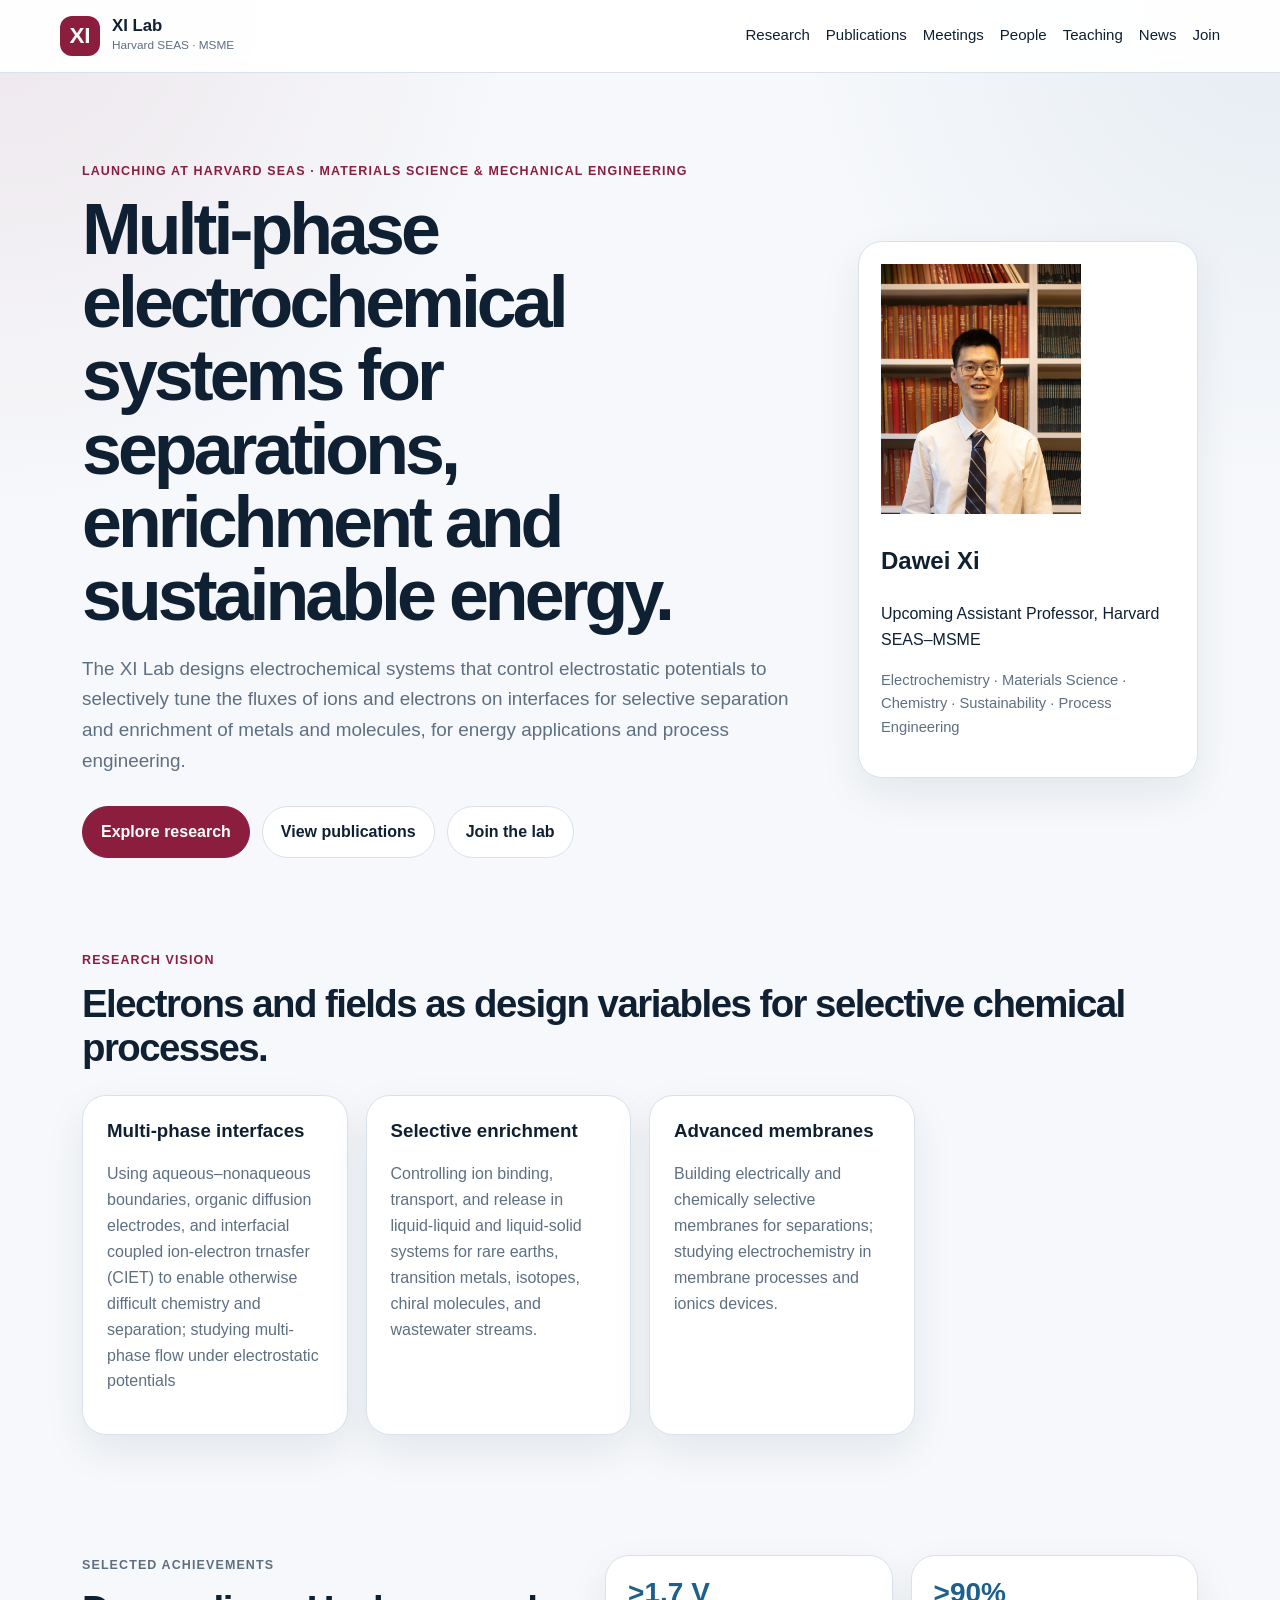
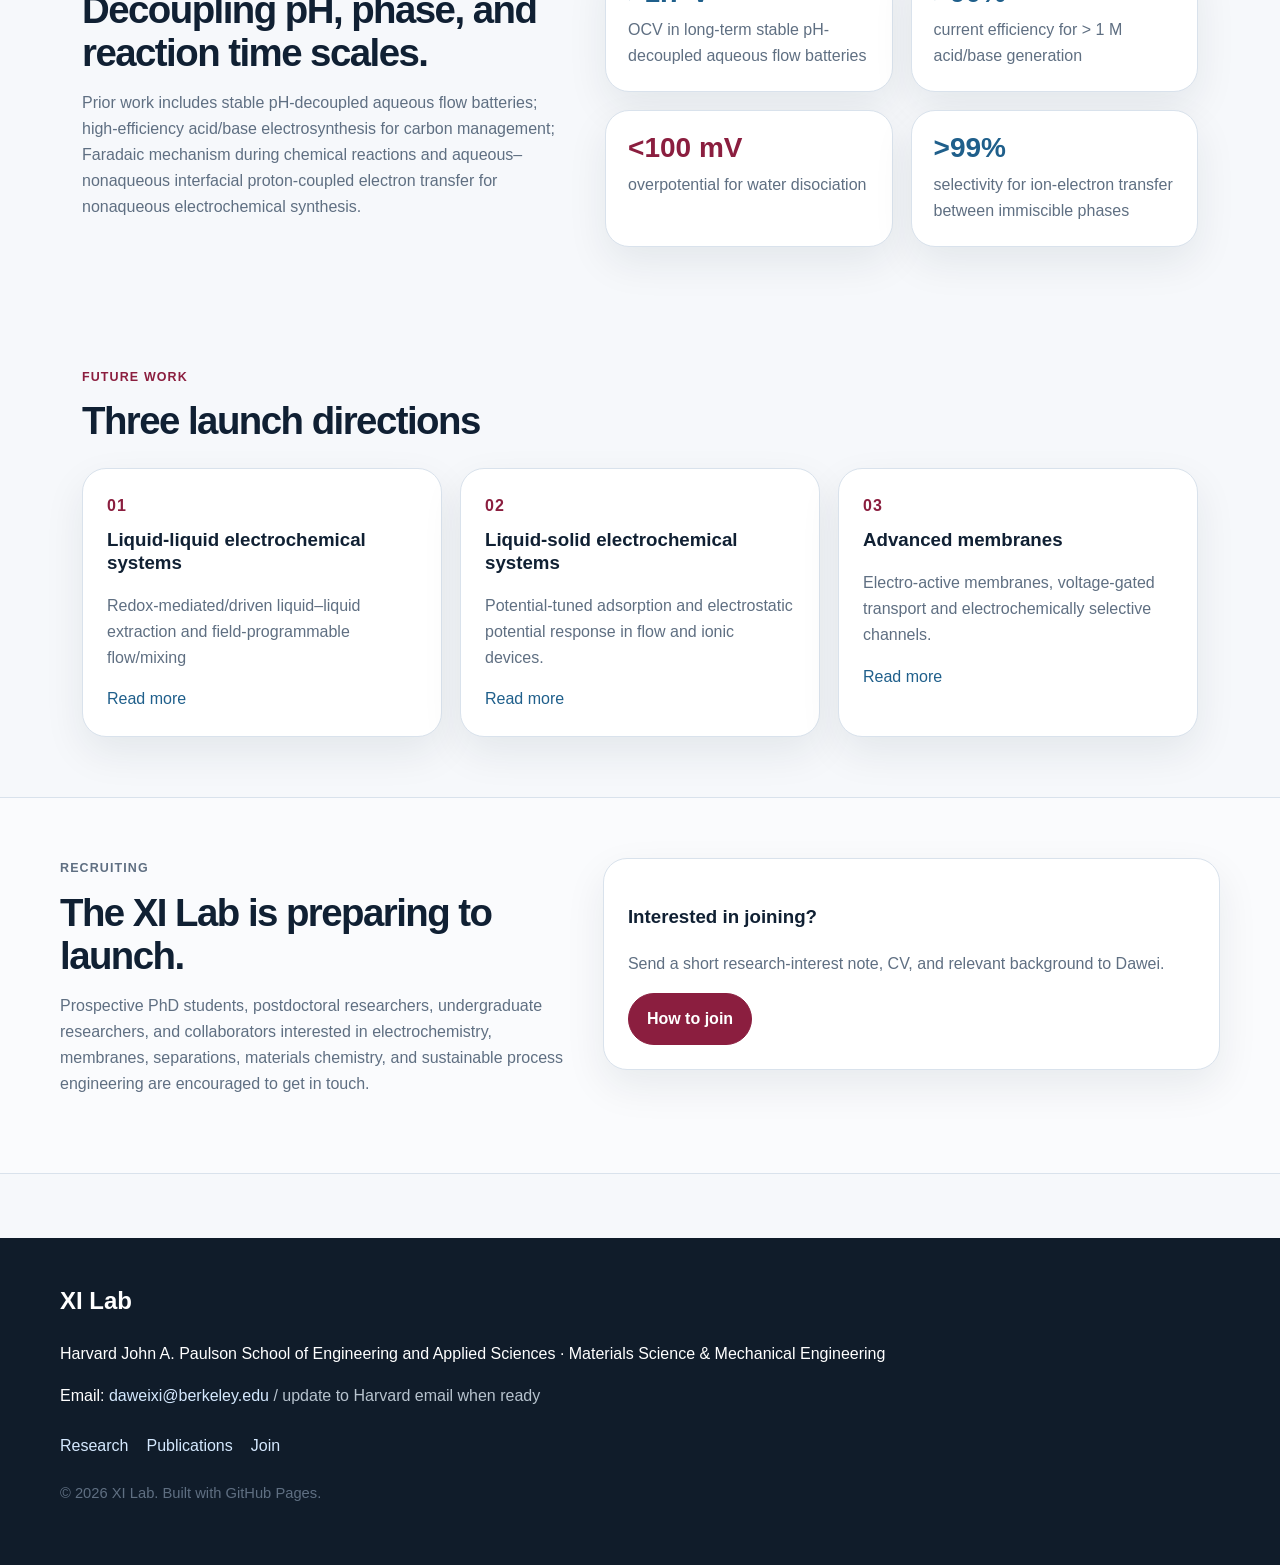
==== index.html @ a56d3534 "Update index.html" ====
<!DOCTYPE html>
<html lang="en">
<head>
  <meta charset="UTF-8" />
  <meta name="viewport" content="width=device-width, initial-scale=1.0" />
  <title>XI Lab | Harvard SEAS</title>
  <meta name="description" content="The XI Lab at Harvard SEAS develops multi-phase electrochemical systems for selective separation, enrichment and sustainable energy." />
  <link rel="stylesheet" href="styles.css" />
</head>
<body>
  <a class="skip-link" href="#main">Skip to content</a>

  <header class="site-header">
    <a class="brand" href="index.html">
      <span class="brand-mark">XI</span>
      <span>
        <strong>XI Lab</strong>
        <small>Harvard SEAS · MSME</small>
      </span>
    </a>
    <nav class="nav" aria-label="Main navigation">
      <a href="research.html">Research</a>
      <a href="publications.html">Publications</a>
      <a href="meetings.html">Meetings</a>
      <a href="people.html">People</a>
      <a href="teaching.html">Teaching</a>
      <a href="news.html">News</a>
      <a href="join.html">Join</a>
    </nav>
  </header>

  <main id="main">
    <section class="hero">
      <div class="hero-copy">
        <p class="eyebrow">Launching at Harvard SEAS · Materials Science & Mechanical Engineering</p>
        <h1>Multi-phase electrochemical systems for separations, enrichment and sustainable energy.</h1>
        <p class="lead">
          The XI Lab designs electrochemical systems that control electrostatic potentials to selectively tune the fluxes of ions and electrons on interfaces for selective separation and enrichment of metals and molecules, for energy applications and process engineering.
        </p>
        <div class="button-row">
          <a class="button primary" href="research.html">Explore research</a>
          <a class="button secondary" href="publications.html">View publications</a>
          <a class="button secondary" href="join.html">Join the lab</a>
        </div>
      </div>

      <aside class="hero-panel">
        <div class="portrait-frame">
          <img src="assets/image/people/daweixiportrait.jpg" alt="Dawei Xi" width="200" height="250">
        </div>
        <h2>Dawei Xi</h2>
        <p>Upcoming Assistant Professor, Harvard SEAS–MSME</p>
        <p class="small">Electrochemistry · Materials Science · Chemistry · Sustainability · Process Engineering</p>
      </aside>
    </section>

    <section class="section compact">
      <div class="section-heading">
        <p class="eyebrow">Research vision</p>
        <h2>Electrons and fields as design variables for selective chemical processes.</h2>
      </div>
      <div class="feature-grid">
        <article class="feature">
          <h3>Multi-phase interfaces</h3>
          <p>Using aqueous–nonaqueous boundaries, organic diffusion electrodes, and interfacial coupled ion-electron trnasfer (CIET) to enable otherwise difficult chemistry and separation; studying multi-phase flow under electrostatic potentials</p>
        </article>
        <article class="feature">
          <h3>Selective enrichment</h3>
          <p>Controlling ion binding, transport, and release in liquid-liquid and liquid-solid systems for rare earths, transition metals, isotopes, chiral molecules, and wastewater streams.</p>
        </article>
        <article class="feature">
          <h3>Advanced membranes</h3>
          <p>Building electrically and chemically selective membranes for separations; studying electrochemistry in membrane processes and ionics devices.</p>
        </article>
      </div>
    </section>

    <section class="section split">
      <div>
        <p class="eyebrow">Selected achievements</p>
        <h2>Decoupling pH, phase, and reaction time scales.</h2>
        <p>
          Prior work includes stable pH-decoupled aqueous flow batteries;
          high-efficiency acid/base electrosynthesis for carbon management; Faradaic mechanism during chemical reactions and
          aqueous–nonaqueous interfacial proton-coupled electron transfer for nonaqueous electrochemical synthesis.
        </p>
      </div>
      <div class="stat-grid">
        <div class="stat"><strong><a href="https://www.nature.com/articles/s41560-024-01474-1">&gt;1.7 V</a></strong><span>OCV in long-term stable pH-decoupled aqueous flow batteries</span></div>
        <div class="stat"><strong><a href="https://pubs.rsc.org/en/content/articlehtml/2025/ee/d4ee05109b">&gt;90%</a></strong><span>current efficiency for > 1 M acid/base generation</span></div>
        <div class="stat"><strong>&lt;100 mV</strong><span>overpotential for water disociation</span></div>
        <div class="stat"><strong><a href="https://www.nature.com/articles/s41557-025-01940-7">&gt;99%</a></strong><span>selectivity for ion-electron transfer between immiscible phases</span></div>
      </div>
    </section>

    <section class="section">
      <div class="section-heading">
        <p class="eyebrow">Future work</p>
        <h2>Three launch directions</h2>
      </div>
      <div class="research-cards">
        <article class="research-card">
          <div class="card-number">01</div>
          <h3>Liquid-liquid electrochemical systems</h3>
          <p>Redox-mediated/driven liquid–liquid extraction and field-programmable flow/mixing</p>
          <a href="research.html#liquid">Read more</a>
        </article>
        <article class="research-card">
          <div class="card-number">02</div>
          <h3>Liquid-solid electrochemical systems</h3>
          <p>Potential-tuned adsorption and electrostatic potential response in flow and ionic devices.</p>
          <a href="research.html#solid">Read more</a>
        </article>
        <article class="research-card">
          <div class="card-number">03</div>
          <h3>Advanced membranes</h3>
          <p>Electro-active membranes, voltage-gated transport and electrochemically selective channels.</p>
          <a href="research.html#membranes">Read more</a>
        </article>
      </div>
    </section>

    <section class="section split alt">
      <div>
        <p class="eyebrow">Recruiting</p>
        <h2>The XI Lab is preparing to launch.</h2>
        <p>
          Prospective PhD students, postdoctoral researchers, undergraduate researchers,
          and collaborators interested in electrochemistry, membranes, separations,
          materials chemistry, and sustainable process engineering are encouraged to get in touch.
        </p>
      </div>
      <div class="callout">
        <h3>Interested in joining?</h3>
        <p>Send a short research-interest note, CV, and relevant background to Dawei.</p>
        <a class="button primary" href="join.html">How to join</a>
      </div>
    </section>
  </main>

  <footer class="footer">
    <div>
      <h2>XI Lab</h2>
      <p>Harvard John A. Paulson School of Engineering and Applied Sciences · Materials Science & Mechanical Engineering</p>
      <p>Email: <a href="mailto:daweixi@berkeley.edu">daweixi@berkeley.edu</a> <span class="muted">/ update to Harvard email when ready</span></p>
    </div>
    <div class="footer-links">
      <a href="research.html">Research</a>
      <a href="publications.html">Publications</a>
      <a href="join.html">Join</a>
    </div>
    <p class="small">© <span id="year"></span> XI Lab. Built with GitHub Pages.</p>
  </footer>

  <script>document.getElementById("year").textContent = new Date().getFullYear();</script>
</body>
</html>
---- styles.css ----
:root {
  --ink: #102033;
  --muted: #5f6f82;
  --bg: #f6f8fb;
  --card: #ffffff;
  --line: #d9e2ec;
  --accent: #8b1e3f;
  --accent-2: #1f5f8b;
  --soft: #f2e8ec;
  --soft-blue: #e8f1f7;
  --max: 1160px;
  --radius: 24px;
  --shadow: 0 16px 40px rgba(16, 32, 51, 0.08);
}

* { box-sizing: border-box; }

html { scroll-behavior: smooth; }

body {
  margin: 0;
  font-family: Arial, Helvetica, sans-serif;
  color: var(--ink);
  background:
    radial-gradient(circle at top left, rgba(139, 30, 63, 0.08), transparent 32rem),
    radial-gradient(circle at top right, rgba(31, 95, 139, 0.08), transparent 30rem),
    var(--bg);
  line-height: 1.62;
}

a { color: var(--accent-2); text-decoration: none; }
a:hover { text-decoration: underline; }

.skip-link {
  position: absolute;
  left: -999px;
  top: 0;
  background: white;
  padding: 8px;
}
.skip-link:focus { left: 8px; z-index: 100; }

.site-header {
  position: sticky;
  top: 0;
  z-index: 20;
  display: flex;
  align-items: center;
  justify-content: space-between;
  gap: 24px;
  padding: 16px max(22px, calc((100vw - var(--max)) / 2));
  background: rgba(255, 255, 255, 0.94);
  backdrop-filter: blur(10px);
  border-bottom: 1px solid var(--line);
}

.brand {
  display: flex;
  align-items: center;
  gap: 12px;
  color: var(--ink);
  min-width: max-content;
}

.brand:hover { text-decoration: none; }

.brand-mark {
  display: grid;
  place-items: center;
  width: 40px;
  height: 40px;
  border-radius: 12px;
  background: var(--accent);
  color: white;
  font-size: 1.4rem;
  font-weight: 700;
}

.brand strong {
  display: block;
  line-height: 1.1;
  font-size: 1.05rem;
}

.brand small {
  display: block;
  color: var(--muted);
  font-size: 0.74rem;
}

.nav {
  display: flex;
  flex-wrap: wrap;
  justify-content: flex-end;
  gap: 16px;
  font-size: 0.94rem;
}

.nav a {
  color: var(--ink);
  padding: 4px 0;
  border-bottom: 2px solid transparent;
}
.nav a.active,
.nav a:hover {
  color: var(--accent);
  border-bottom-color: var(--accent);
  text-decoration: none;
}

.hero {
  max-width: var(--max);
  margin: 0 auto;
  padding: 88px 22px 58px;
  display: grid;
  grid-template-columns: minmax(0, 1.5fr) 340px;
  gap: 48px;
  align-items: center;
}

.hero-copy h1,
.page-hero h1 {
  font-size: clamp(2.4rem, 5.6vw, 4.8rem);
  letter-spacing: -0.055em;
  line-height: 1.02;
  margin: 0 0 22px;
}

.page-hero h1 { max-width: 960px; }

.lead {
  color: var(--muted);
  font-size: 1.18rem;
  max-width: 820px;
}

.eyebrow {
  margin: 0 0 12px;
  color: var(--accent);
  font-weight: 800;
  text-transform: uppercase;
  letter-spacing: 0.09em;
  font-size: 0.78rem;
}

.button-row {
  display: flex;
  flex-wrap: wrap;
  gap: 12px;
  margin-top: 30px;
}

.button {
  display: inline-block;
  padding: 12px 18px;
  border-radius: 999px;
  font-weight: 800;
  border: 1px solid var(--line);
}

.button.primary {
  background: var(--accent);
  color: white;
  border-color: var(--accent);
}

.button.secondary {
  background: white;
  color: var(--ink);
}

.button:hover { text-decoration: none; transform: translateY(-1px); }

.hero-panel,
.feature,
.research-card,
.publication,
.person-card,
.diagram-card,
.callout,
.stat {
  background: var(--card);
  border: 1px solid var(--line);
  border-radius: var(--radius);
  box-shadow: var(--shadow);
}

.hero-panel {
  padding: 22px;
}

.portrait-placeholder,
.person-photo,
.toc-placeholder {
  display: grid;
  place-items: center;
  text-align: center;
  color: var(--muted);
  background:
    linear-gradient(135deg, var(--soft), var(--soft-blue));
  border: 1px dashed #9fb2c4;
}

.portrait-placeholder {
  aspect-ratio: 4 / 5;
  border-radius: 18px;
  margin-bottom: 20px;
}

.portrait-placeholder span,
.toc-file {
  font-size: 0.82rem;
  color: #74879a;
}

.small { font-size: 0.92rem; color: var(--muted); }
.muted { color: #b7c3ce; }

.section {
  max-width: var(--max);
  margin: 0 auto;
  padding: 60px 22px;
}

.section.compact { padding-top: 34px; }

.section.alt {
  background: rgba(255,255,255,0.52);
  border-top: 1px solid var(--line);
  border-bottom: 1px solid var(--line);
  max-width: none;
  padding-left: max(22px, calc((100vw - var(--max)) / 2));
  padding-right: max(22px, calc((100vw - var(--max)) / 2));
}

.section-heading {
  margin-bottom: 26px;
}

.section-heading h2,
.split h2,
.research-detail h2 {
  font-size: clamp(1.8rem, 3vw, 2.7rem);
  letter-spacing: -0.04em;
  line-height: 1.13;
  margin: 0 0 14px;
}

.feature-grid,
.research-cards,
.people-grid,
.stat-grid {
  display: grid;
  gap: 18px;
}

.feature-grid {
  grid-template-columns: repeat(4, 1fr);
}

.feature,
.research-card,
.person-card,
.callout,
.diagram-card {
  padding: 24px;
}

.feature h3,
.research-card h3,
.publication h3,
.news-item h2,
.person-card h2 {
  line-height: 1.2;
  margin-top: 0;
}

.feature p,
.research-card p,
.publication p,
.person-card p,
.news-item p,
.split p,
.wide-text,
.clean-list {
  color: var(--muted);
}

.split {
  display: grid;
  grid-template-columns: 0.9fr 1.1fr;
  gap: 38px;
  align-items: start;
}

.stat-grid {
  grid-template-columns: repeat(2, 1fr);
}

.stat {
  padding: 22px;
}

.stat strong {
  display: block;
  color: var(--accent);
  font-size: 1.75rem;
  line-height: 1.1;
  margin-bottom: 8px;
}

.stat span {
  color: var(--muted);
}

.research-cards {
  grid-template-columns: repeat(3, 1fr);
}

.card-number,
.research-label {
  display: inline-block;
  color: var(--accent);
  font-weight: 900;
  letter-spacing: 0.07em;
  margin-bottom: 10px;
}

.page {
  min-height: 72vh;
}

.page-hero {
  max-width: var(--max);
  margin: 0 auto;
  padding: 70px 22px 24px;
}

.research-detail {
  border-top: 1px solid var(--line);
}

.clean-list {
  padding-left: 20px;
}

.clean-list.columns {
  columns: 2;
  column-gap: 48px;
}

.diagram-card {
  background: linear-gradient(135deg, white, #f8fbfd);
}

.mini-diagram {
  display: grid;
  grid-template-columns: repeat(2, 1fr);
  gap: 12px;
}

.mini-diagram span {
  min-height: 84px;
  display: grid;
  place-items: center;
  background: var(--soft-blue);
  border: 1px solid var(--line);
  border-radius: 18px;
  font-weight: 800;
}

.caption {
  color: var(--muted);
  font-size: 0.9rem;
}

.publication-list {
  display: grid;
  gap: 18px;
}

.publication {
  display: grid;
  grid-template-columns: 230px minmax(0, 1fr);
  gap: 24px;
  padding: 20px;
}

.toc-placeholder {
  min-height: 160px;
  border-radius: 18px;
  padding: 16px;
}

.toc-label {
  font-weight: 800;
  color: var(--accent);
}

.pub-meta {
  margin: 0 0 8px;
  font-weight: 800;
  font-size: 0.88rem;
  color: var(--accent-2);
}

.authors {
  margin-top: -6px;
  font-size: 0.96rem;
}

.pub-links {
  display: flex;
  flex-wrap: wrap;
  gap: 14px;
  font-weight: 800;
}

.table-wrap {
  overflow-x: auto;
  background: white;
  border: 1px solid var(--line);
  border-radius: var(--radius);
  box-shadow: var(--shadow);
}

.talk-table {
  width: 100%;
  border-collapse: collapse;
  min-width: 760px;
}

.talk-table th,
.talk-table td {
  padding: 14px 16px;
  text-align: left;
  vertical-align: top;
  border-bottom: 1px solid var(--line);
}

.talk-table th {
  background: #f0f4f7;
  color: var(--ink);
}

.people-grid {
  grid-template-columns: 1fr 1fr;
}

.person-photo {
  height: 220px;
  border-radius: 18px;
  margin-bottom: 20px;
}

.role {
  color: var(--accent);
  font-weight: 800;
}

.muted-card {
  background: linear-gradient(135deg, white, #f7fbfd);
}

.news-list {
  display: grid;
  gap: 18px;
}

.news-item {
  display: grid;
  grid-template-columns: 120px 1fr;
  gap: 22px;
  padding: 24px;
  background: white;
  border: 1px solid var(--line);
  border-radius: var(--radius);
  box-shadow: var(--shadow);
}

.news-item time {
  color: var(--accent);
  font-weight: 900;
  font-size: 1.1rem;
}

.callout.wide {
  max-width: 840px;
}

.footer {
  margin-top: 64px;
  padding: 44px max(22px, calc((100vw - var(--max)) / 2));
  background: #101c2a;
  color: white;
}

.footer h2 { margin-top: 0; }
.footer a { color: #d5e9ff; }
.footer-links {
  display: flex;
  flex-wrap: wrap;
  gap: 18px;
  margin: 24px 0;
}
.small-footer { margin-top: 30px; }

@media (max-width: 980px) {
  .hero,
  .split {
    grid-template-columns: 1fr;
  }
  .hero {
    padding-top: 54px;
  }
  .hero-panel {
    max-width: 420px;
  }
  .feature-grid,
  .research-cards {
    grid-template-columns: repeat(2, 1fr);
  }
  .publication {
    grid-template-columns: 1fr;
  }
  .toc-placeholder {
    min-height: 210px;
  }
}

@media (max-width: 680px) {
  .site-header {
    position: static;
    align-items: flex-start;
    flex-direction: column;
  }
  .nav {
    justify-content: flex-start;
    gap: 12px;
  }
  .feature-grid,
  .research-cards,
  .people-grid,
  .stat-grid {
    grid-template-columns: 1fr;
  }
  .news-item {
    grid-template-columns: 1fr;
  }
  .clean-list.columns {
    columns: 1;
  }
}
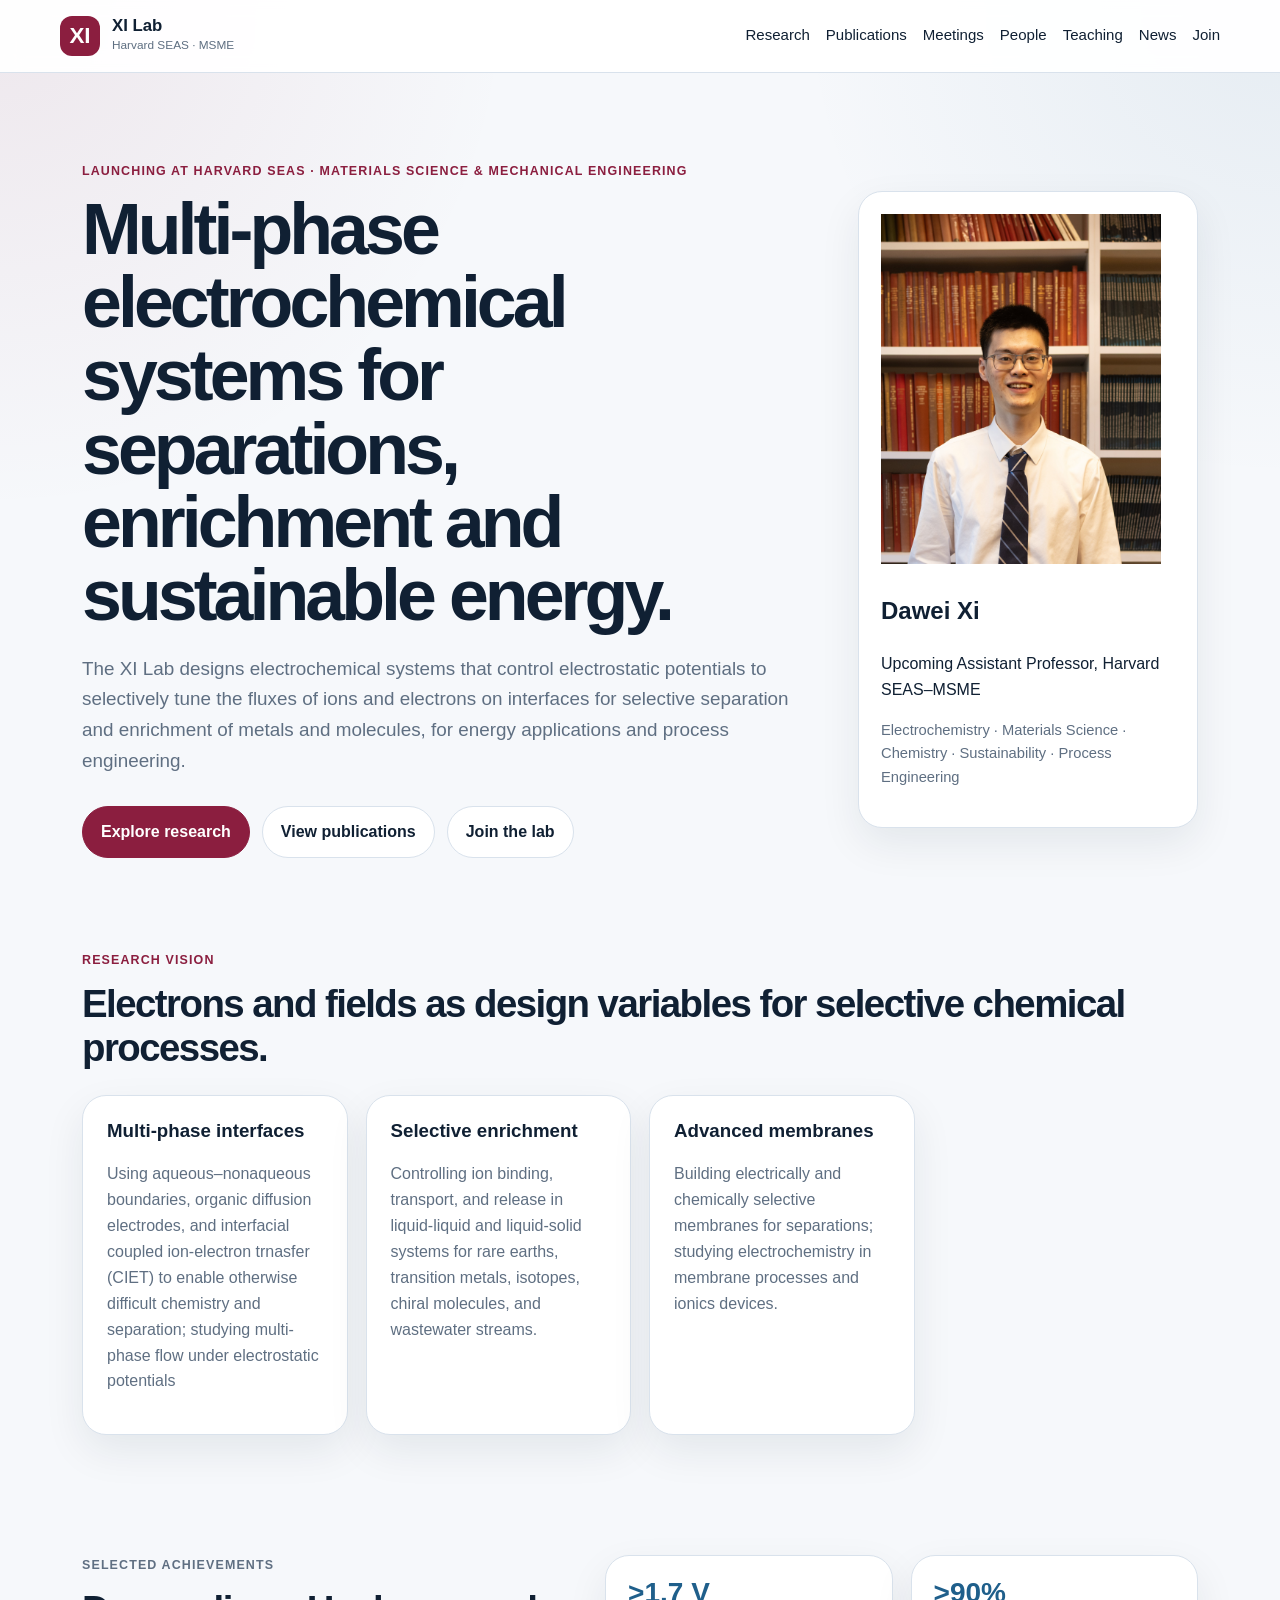
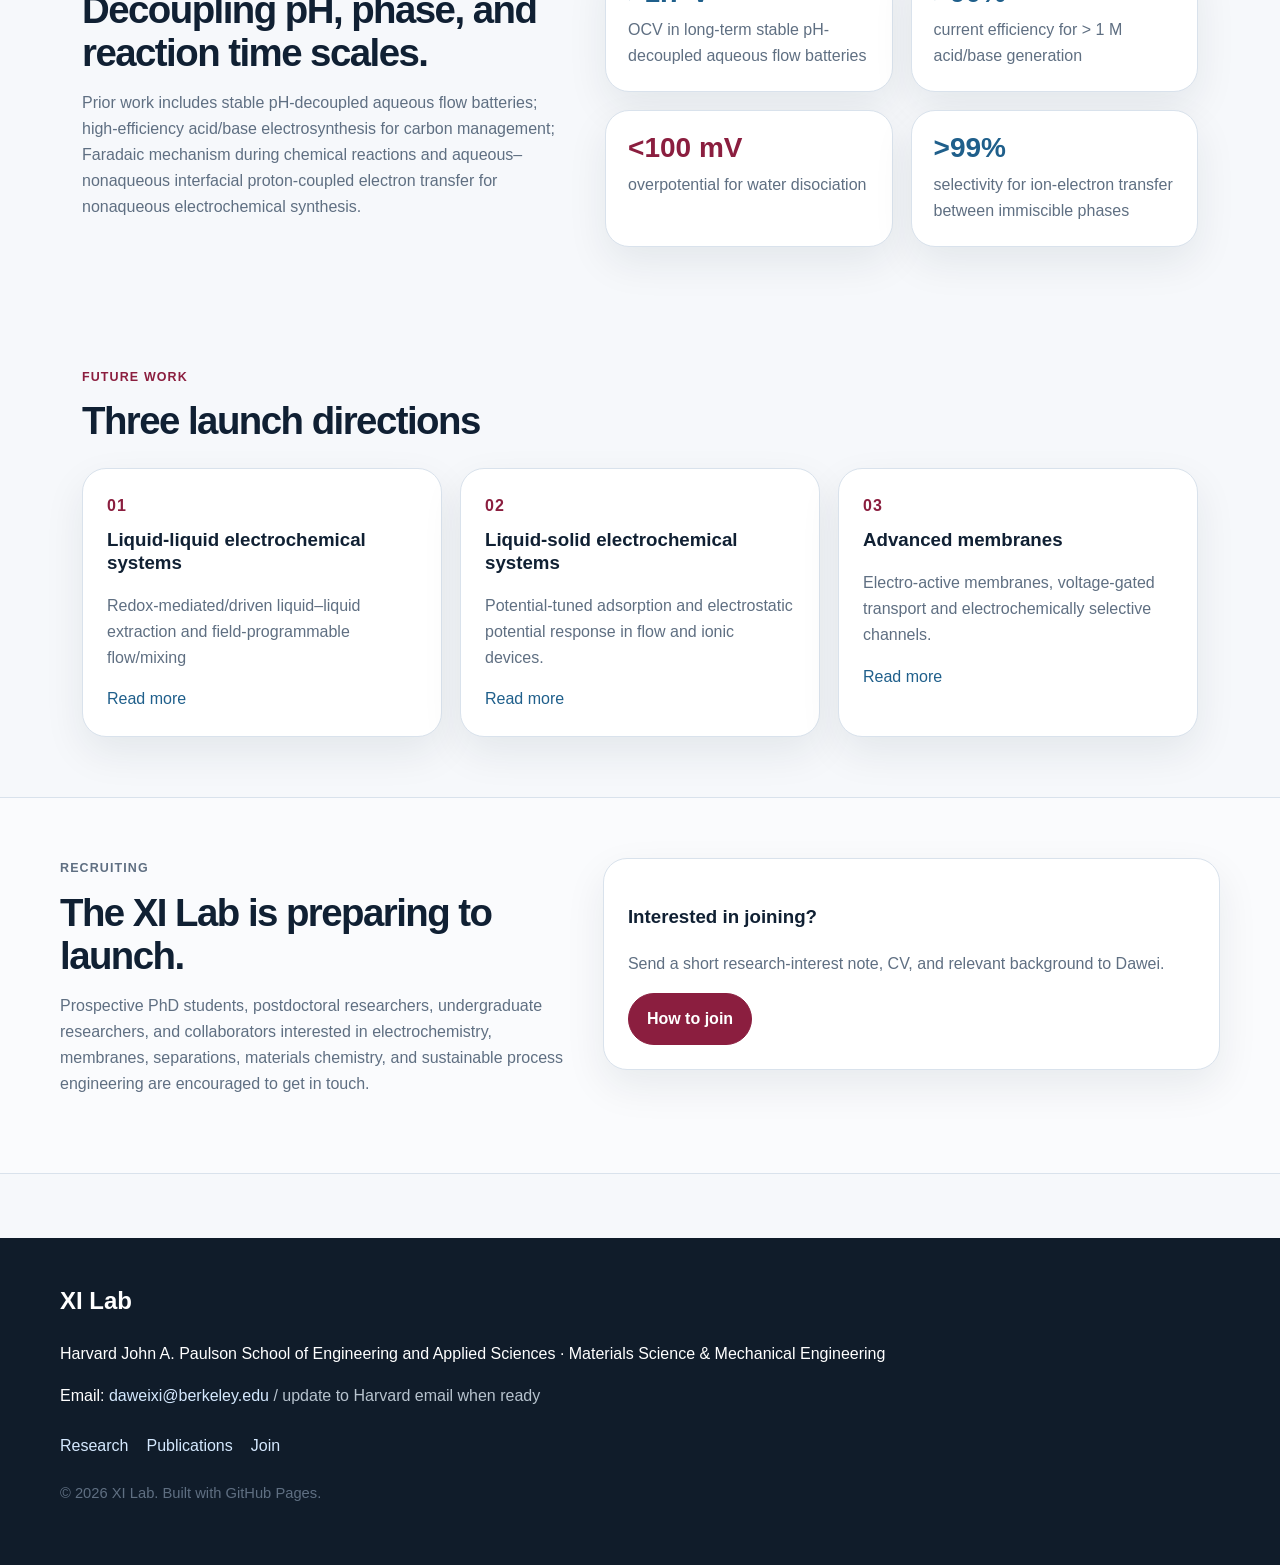
==== commit c695cdf0: "Update index.html" ====
--- a/index.html
+++ b/index.html
@@ -46,7 +46,7 @@
 
       <aside class="hero-panel">
         <div class="portrait-frame">
-          <img src="assets/image/people/daweixiportrait.jpg" alt="Dawei Xi" width="200" height="250">
+          <img src="assets/image/people/daweixiportrait.jpg" alt="Dawei Xi" width="280" height="350">
         </div>
         <h2>Dawei Xi</h2>
         <p>Upcoming Assistant Professor, Harvard SEAS–MSME</p>
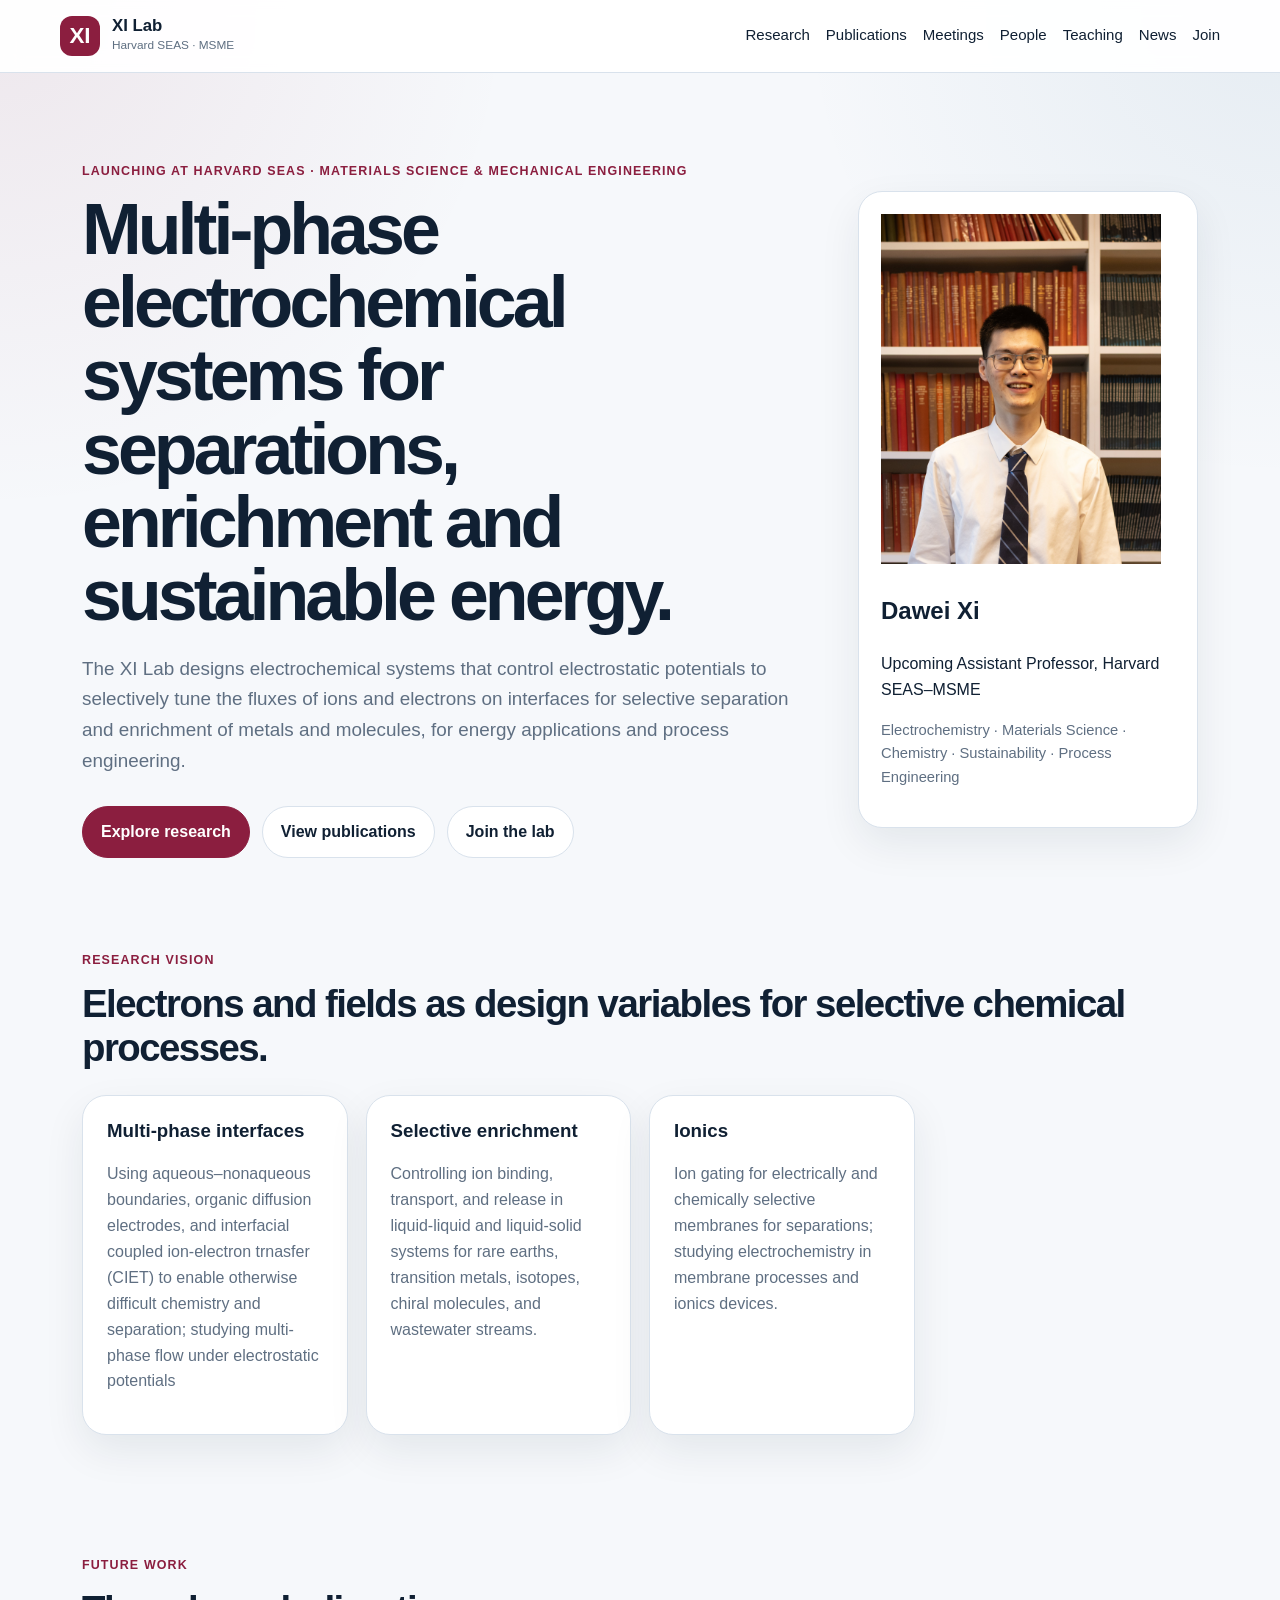
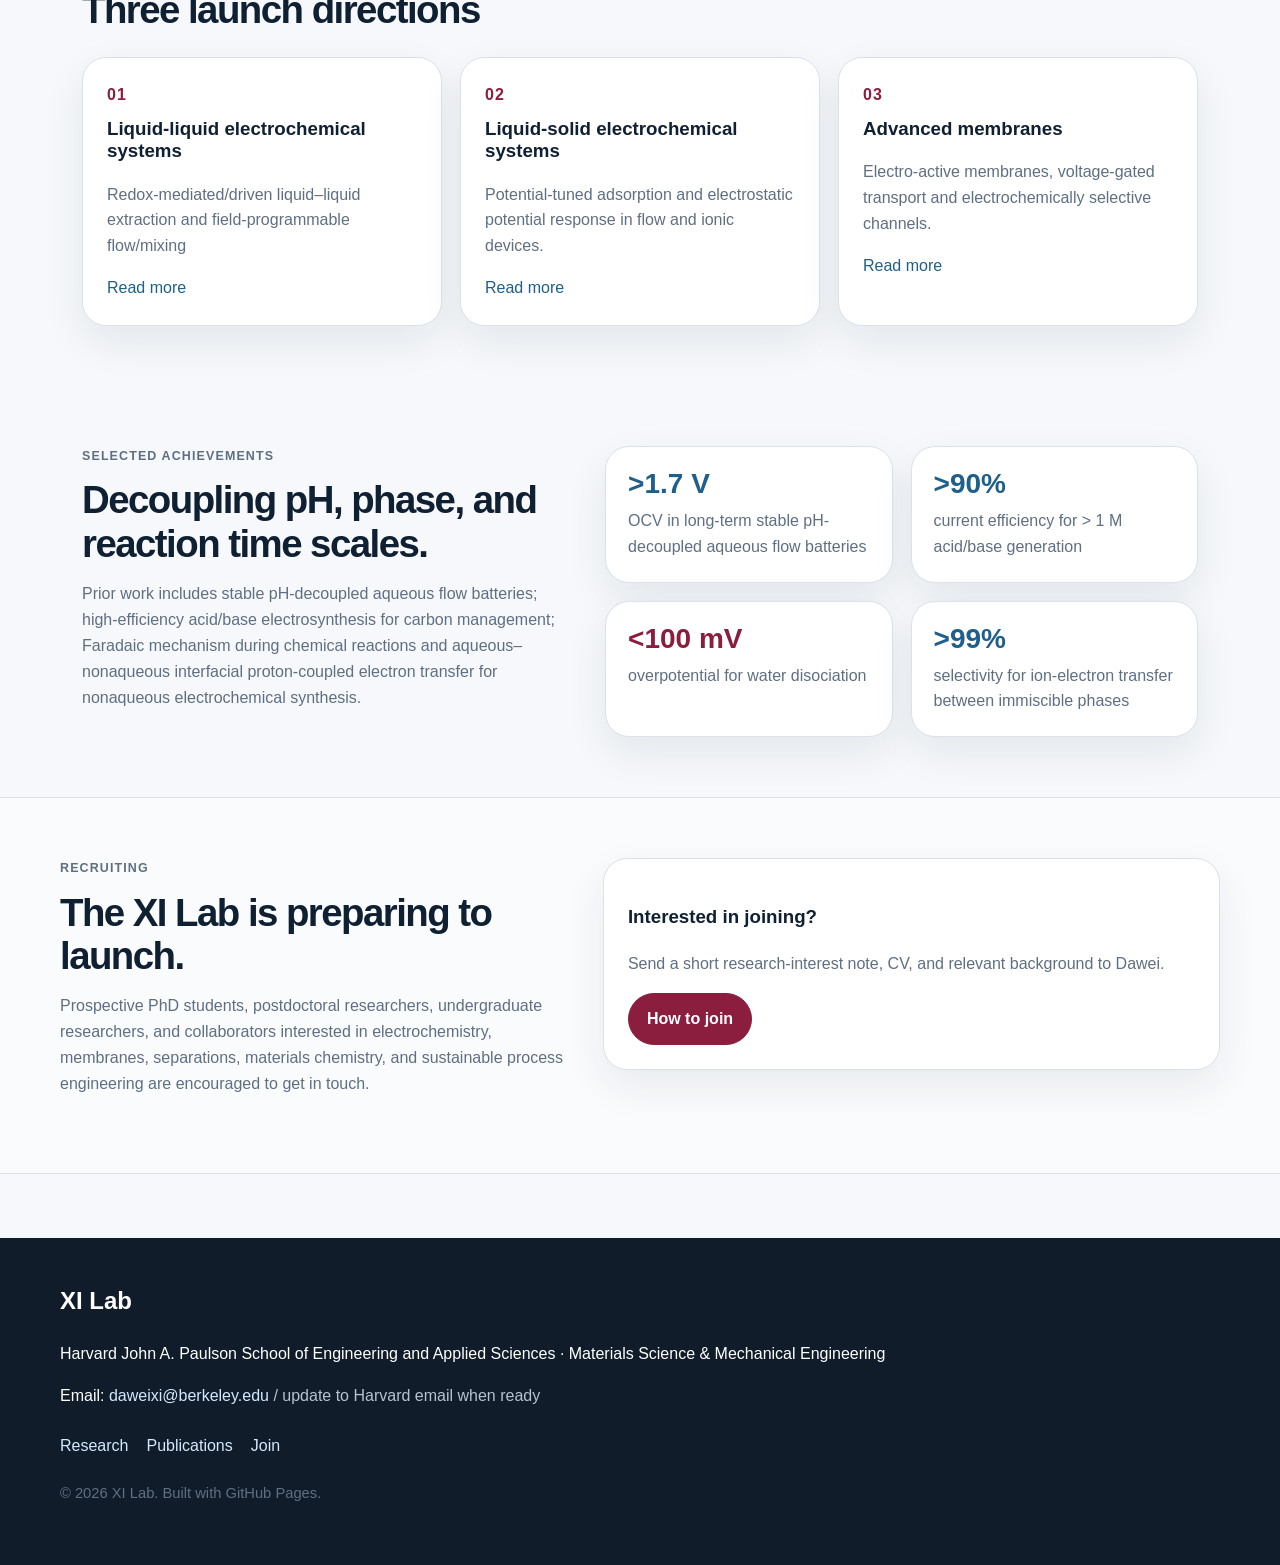
==== commit 2c25f9d4: "Update index.html" ====
--- a/index.html
+++ b/index.html
@@ -69,27 +69,9 @@
           <p>Controlling ion binding, transport, and release in liquid-liquid and liquid-solid systems for rare earths, transition metals, isotopes, chiral molecules, and wastewater streams.</p>
         </article>
         <article class="feature">
-          <h3>Advanced membranes</h3>
-          <p>Building electrically and chemically selective membranes for separations; studying electrochemistry in membrane processes and ionics devices.</p>
+          <h3>Ionics</h3>
+          <p>Ion gating for electrically and chemically selective membranes for separations; studying electrochemistry in membrane processes and ionics devices.</p>
         </article>
-      </div>
-    </section>
-
-    <section class="section split">
-      <div>
-        <p class="eyebrow">Selected achievements</p>
-        <h2>Decoupling pH, phase, and reaction time scales.</h2>
-        <p>
-          Prior work includes stable pH-decoupled aqueous flow batteries;
-          high-efficiency acid/base electrosynthesis for carbon management; Faradaic mechanism during chemical reactions and
-          aqueous–nonaqueous interfacial proton-coupled electron transfer for nonaqueous electrochemical synthesis.
-        </p>
-      </div>
-      <div class="stat-grid">
-        <div class="stat"><strong><a href="https://www.nature.com/articles/s41560-024-01474-1">&gt;1.7 V</a></strong><span>OCV in long-term stable pH-decoupled aqueous flow batteries</span></div>
-        <div class="stat"><strong><a href="https://pubs.rsc.org/en/content/articlehtml/2025/ee/d4ee05109b">&gt;90%</a></strong><span>current efficiency for > 1 M acid/base generation</span></div>
-        <div class="stat"><strong>&lt;100 mV</strong><span>overpotential for water disociation</span></div>
-        <div class="stat"><strong><a href="https://www.nature.com/articles/s41557-025-01940-7">&gt;99%</a></strong><span>selectivity for ion-electron transfer between immiscible phases</span></div>
       </div>
     </section>
 
@@ -117,6 +99,24 @@
           <p>Electro-active membranes, voltage-gated transport and electrochemically selective channels.</p>
           <a href="research.html#membranes">Read more</a>
         </article>
+      </div>
+    </section>
+    
+    <section class="section split">
+      <div>
+        <p class="eyebrow">Selected achievements</p>
+        <h2>Decoupling pH, phase, and reaction time scales.</h2>
+        <p>
+          Prior work includes stable pH-decoupled aqueous flow batteries;
+          high-efficiency acid/base electrosynthesis for carbon management; Faradaic mechanism during chemical reactions and
+          aqueous–nonaqueous interfacial proton-coupled electron transfer for nonaqueous electrochemical synthesis.
+        </p>
+      </div>
+      <div class="stat-grid">
+        <div class="stat"><strong><a href="https://www.nature.com/articles/s41560-024-01474-1">&gt;1.7 V</a></strong><span>OCV in long-term stable pH-decoupled aqueous flow batteries</span></div>
+        <div class="stat"><strong><a href="https://pubs.rsc.org/en/content/articlehtml/2025/ee/d4ee05109b">&gt;90%</a></strong><span>current efficiency for > 1 M acid/base generation</span></div>
+        <div class="stat"><strong>&lt;100 mV</strong><span>overpotential for water disociation</span></div>
+        <div class="stat"><strong><a href="https://www.nature.com/articles/s41557-025-01940-7">&gt;99%</a></strong><span>selectivity for ion-electron transfer between immiscible phases</span></div>
       </div>
     </section>
 
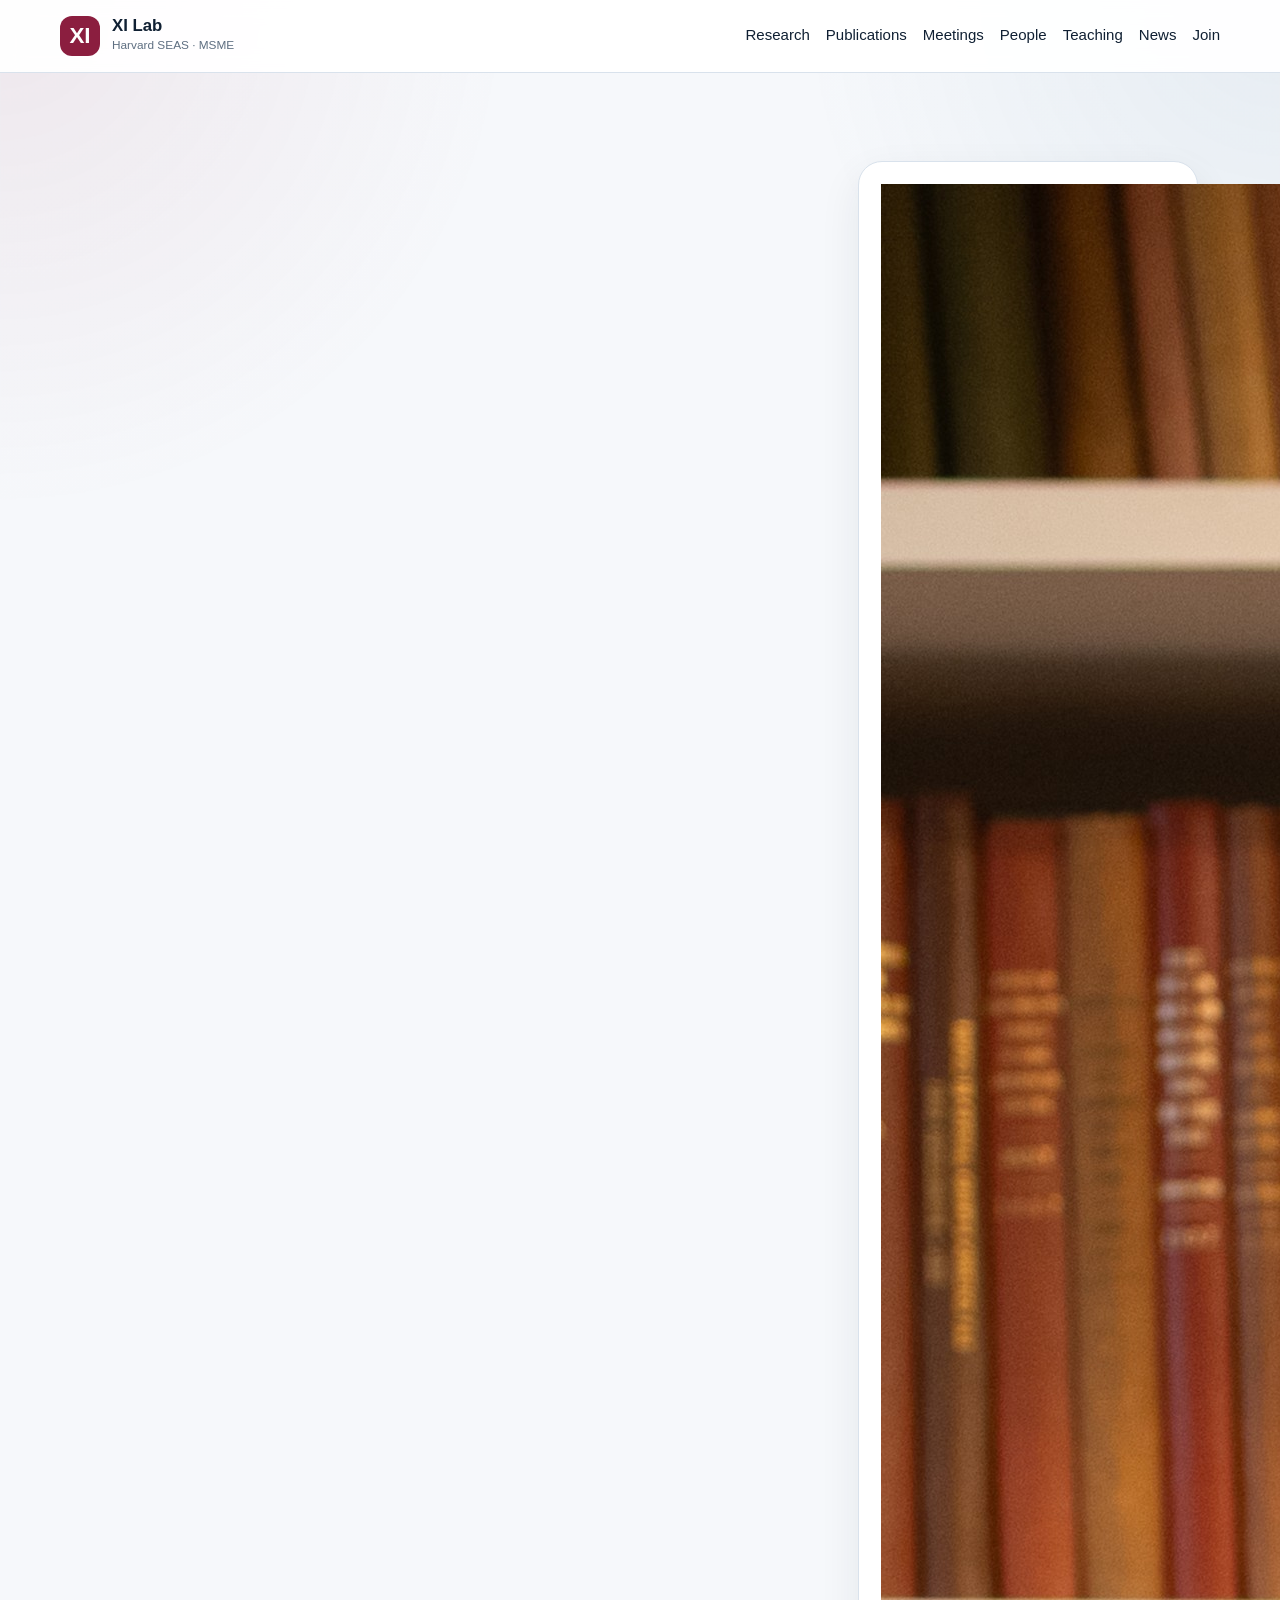
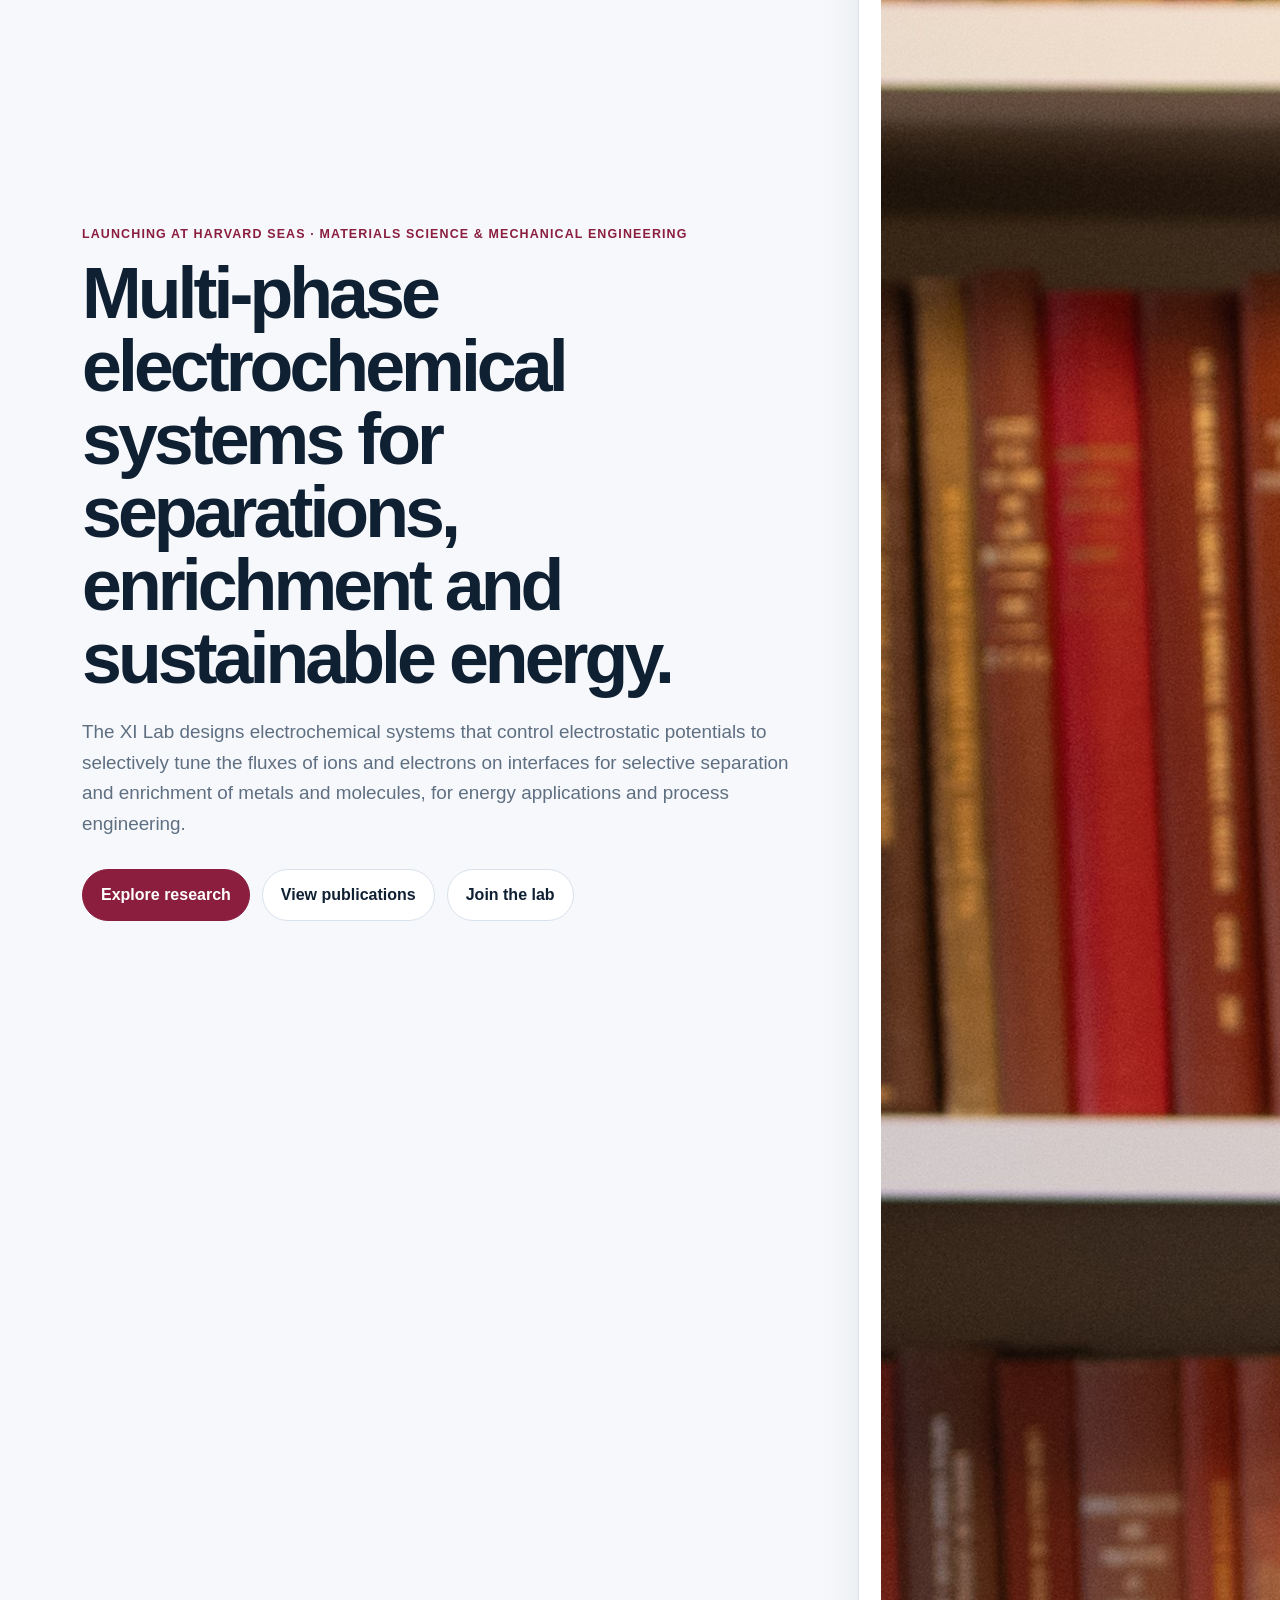
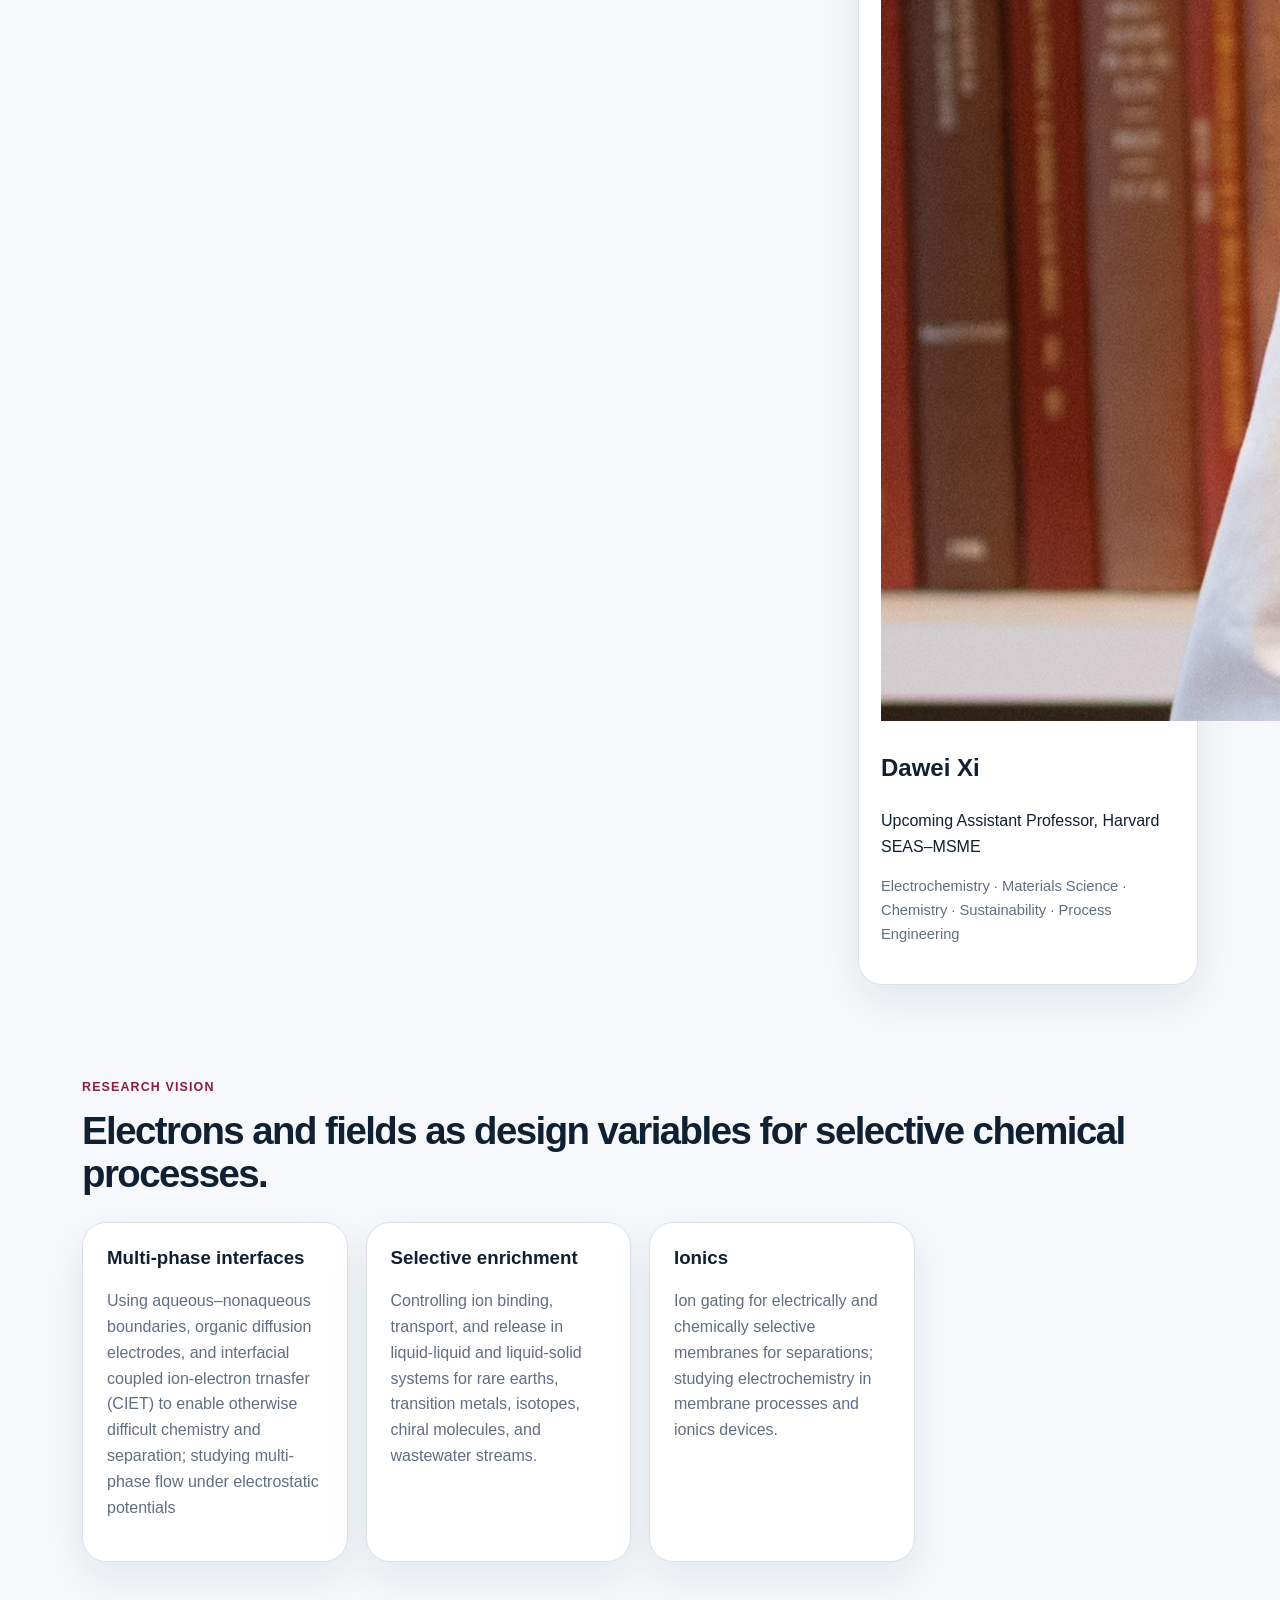
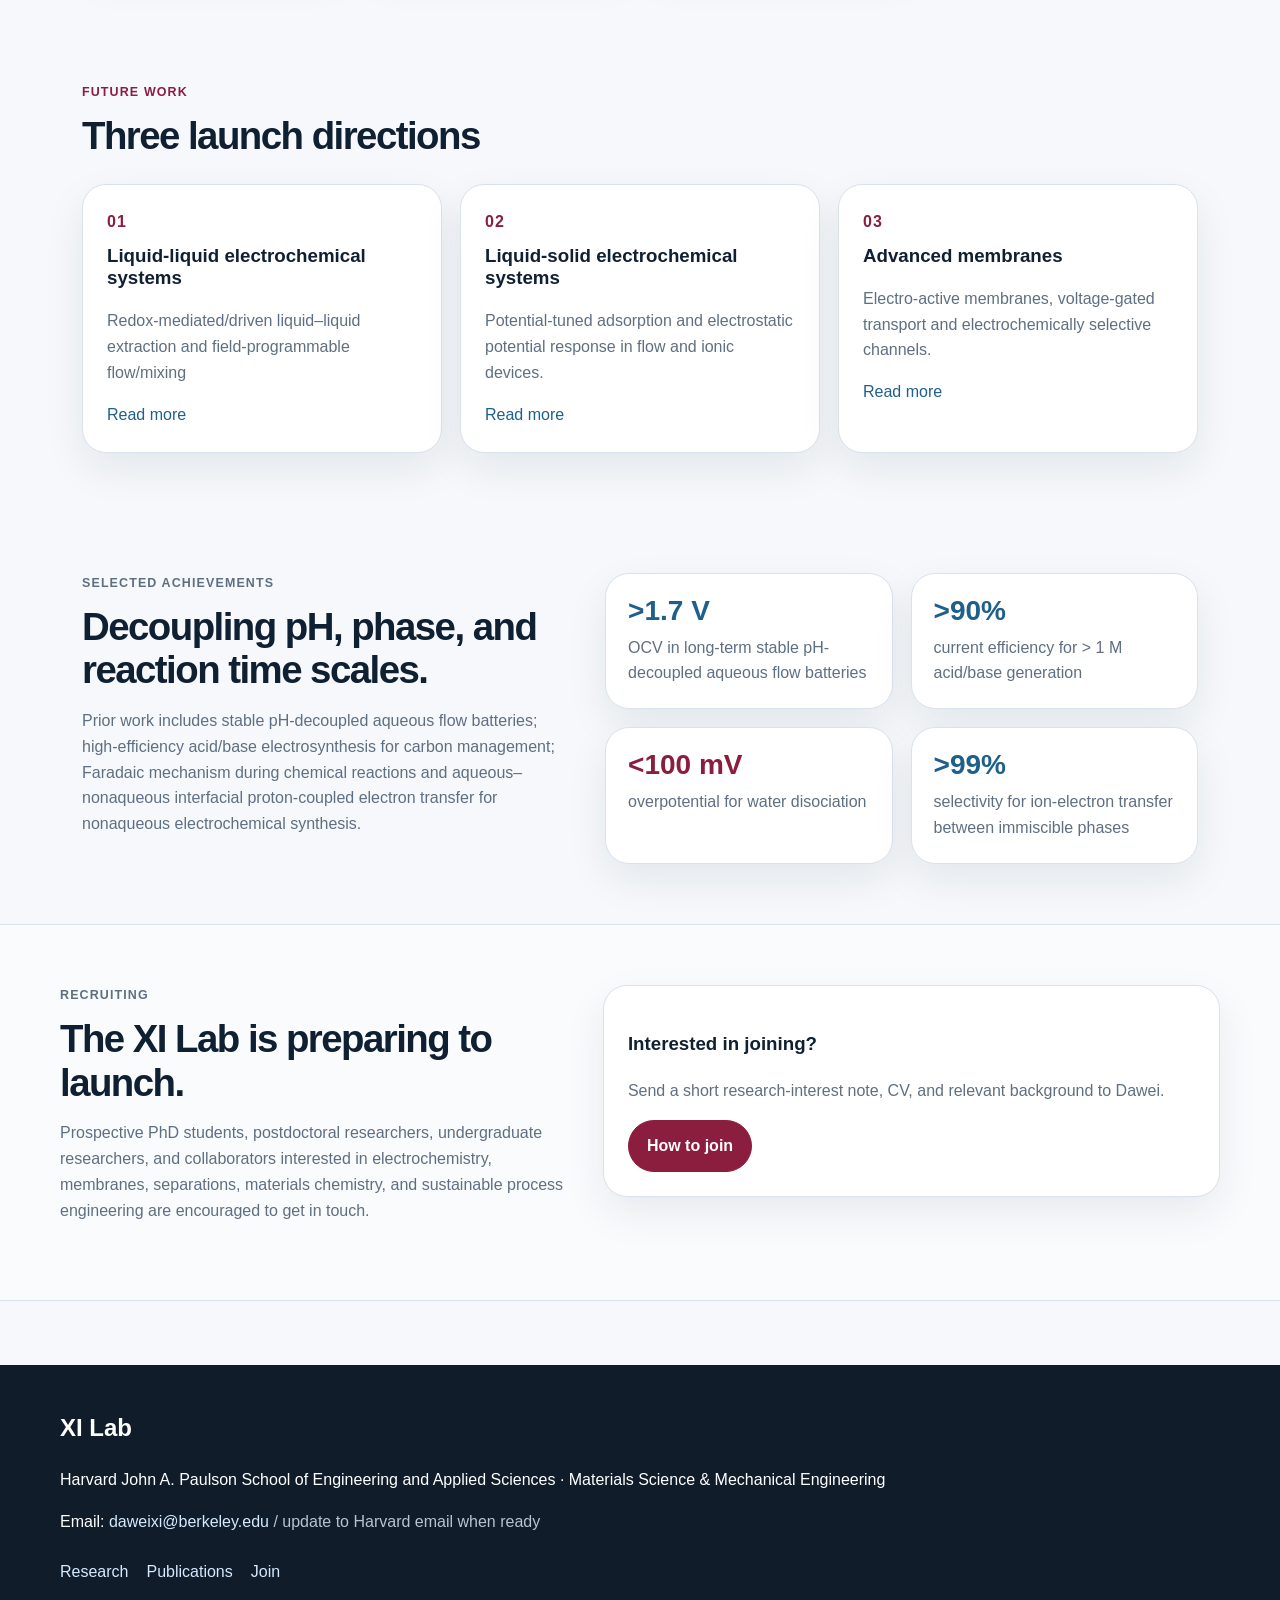
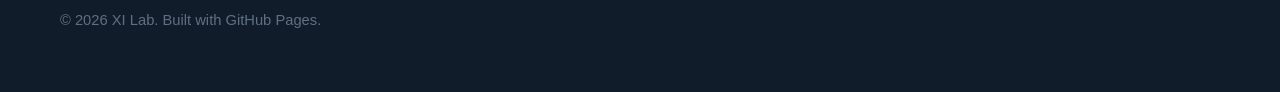
==== commit 80e622e6: "Update index.html" ====
--- a/index.html
+++ b/index.html
@@ -46,7 +46,7 @@
 
       <aside class="hero-panel">
         <div class="portrait-frame">
-          <img src="assets/image/people/daweixiportrait.jpg" alt="Dawei Xi" width="280" height="350">
+          <img class="portrait-image" src="assets/image/people/daweixiportrait.jpg" alt="Dawei Xi">
         </div>
         <h2>Dawei Xi</h2>
         <p>Upcoming Assistant Professor, Harvard SEAS–MSME</p>
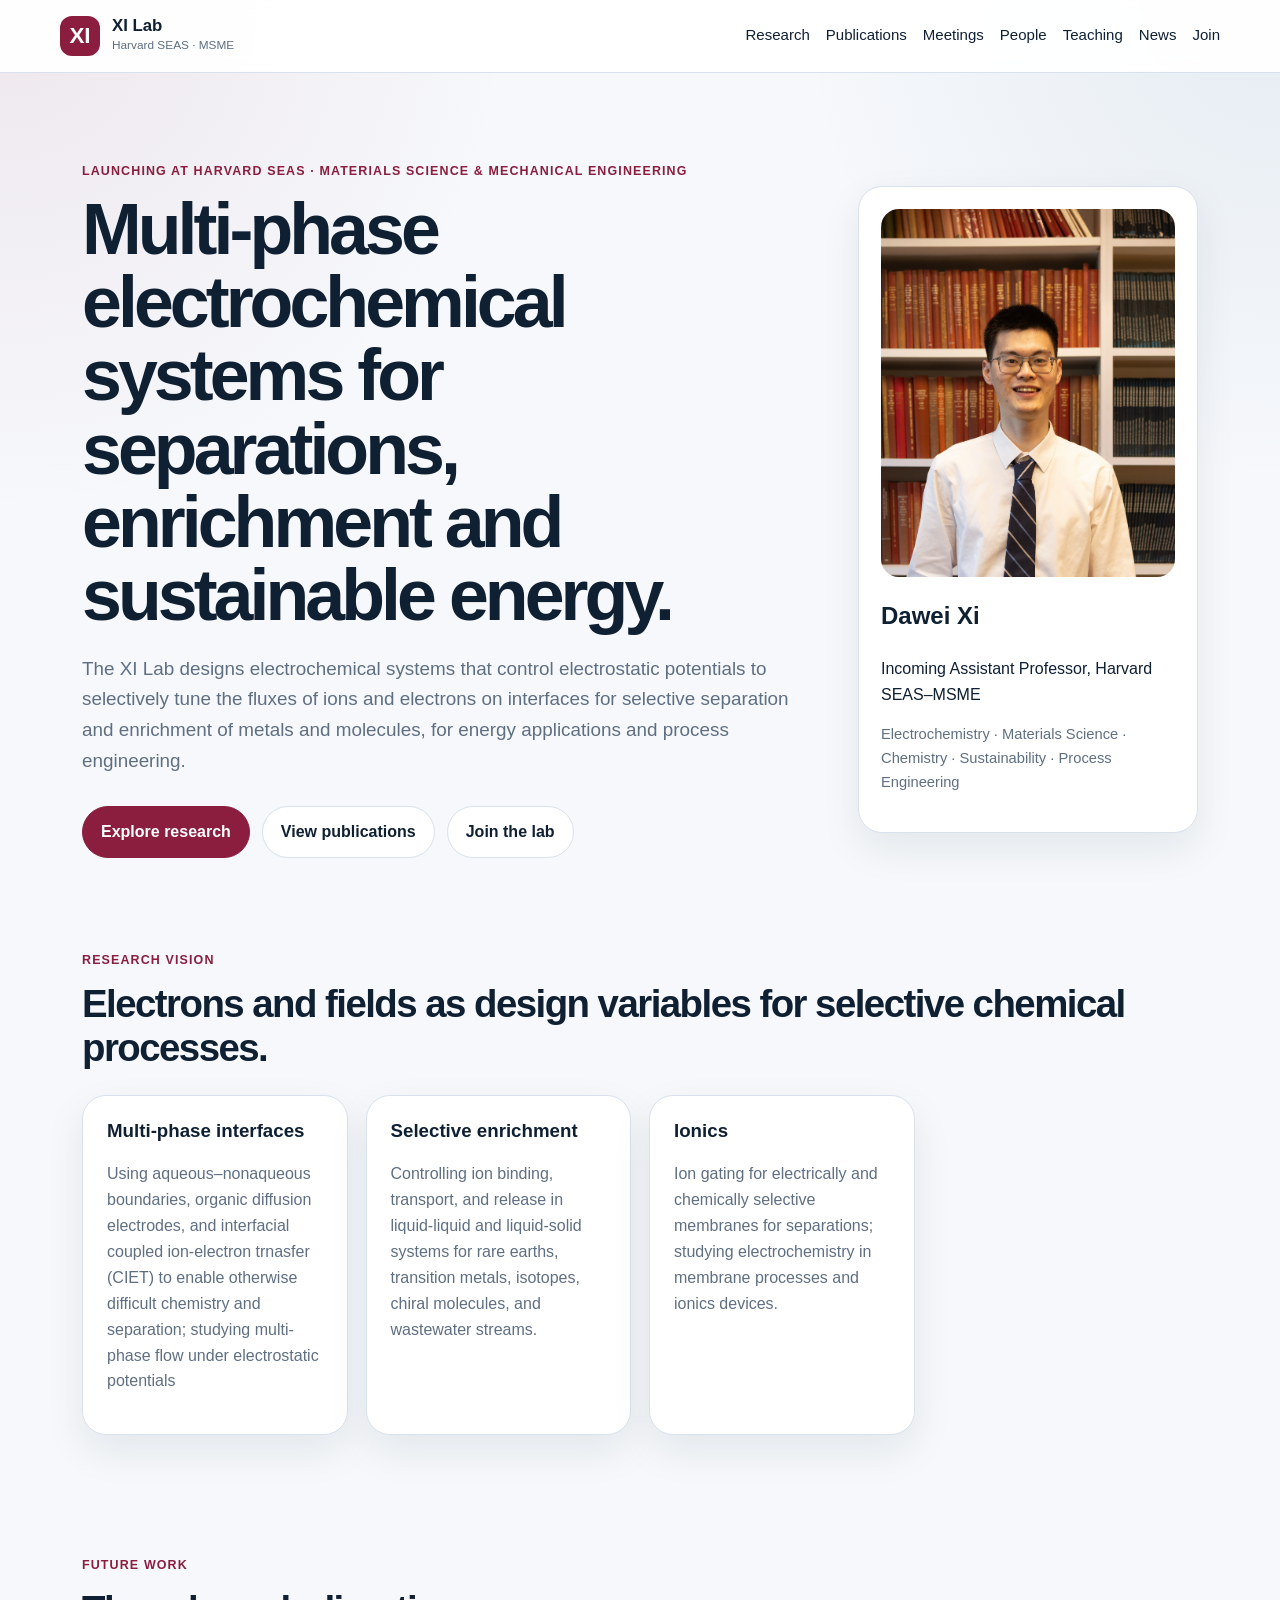
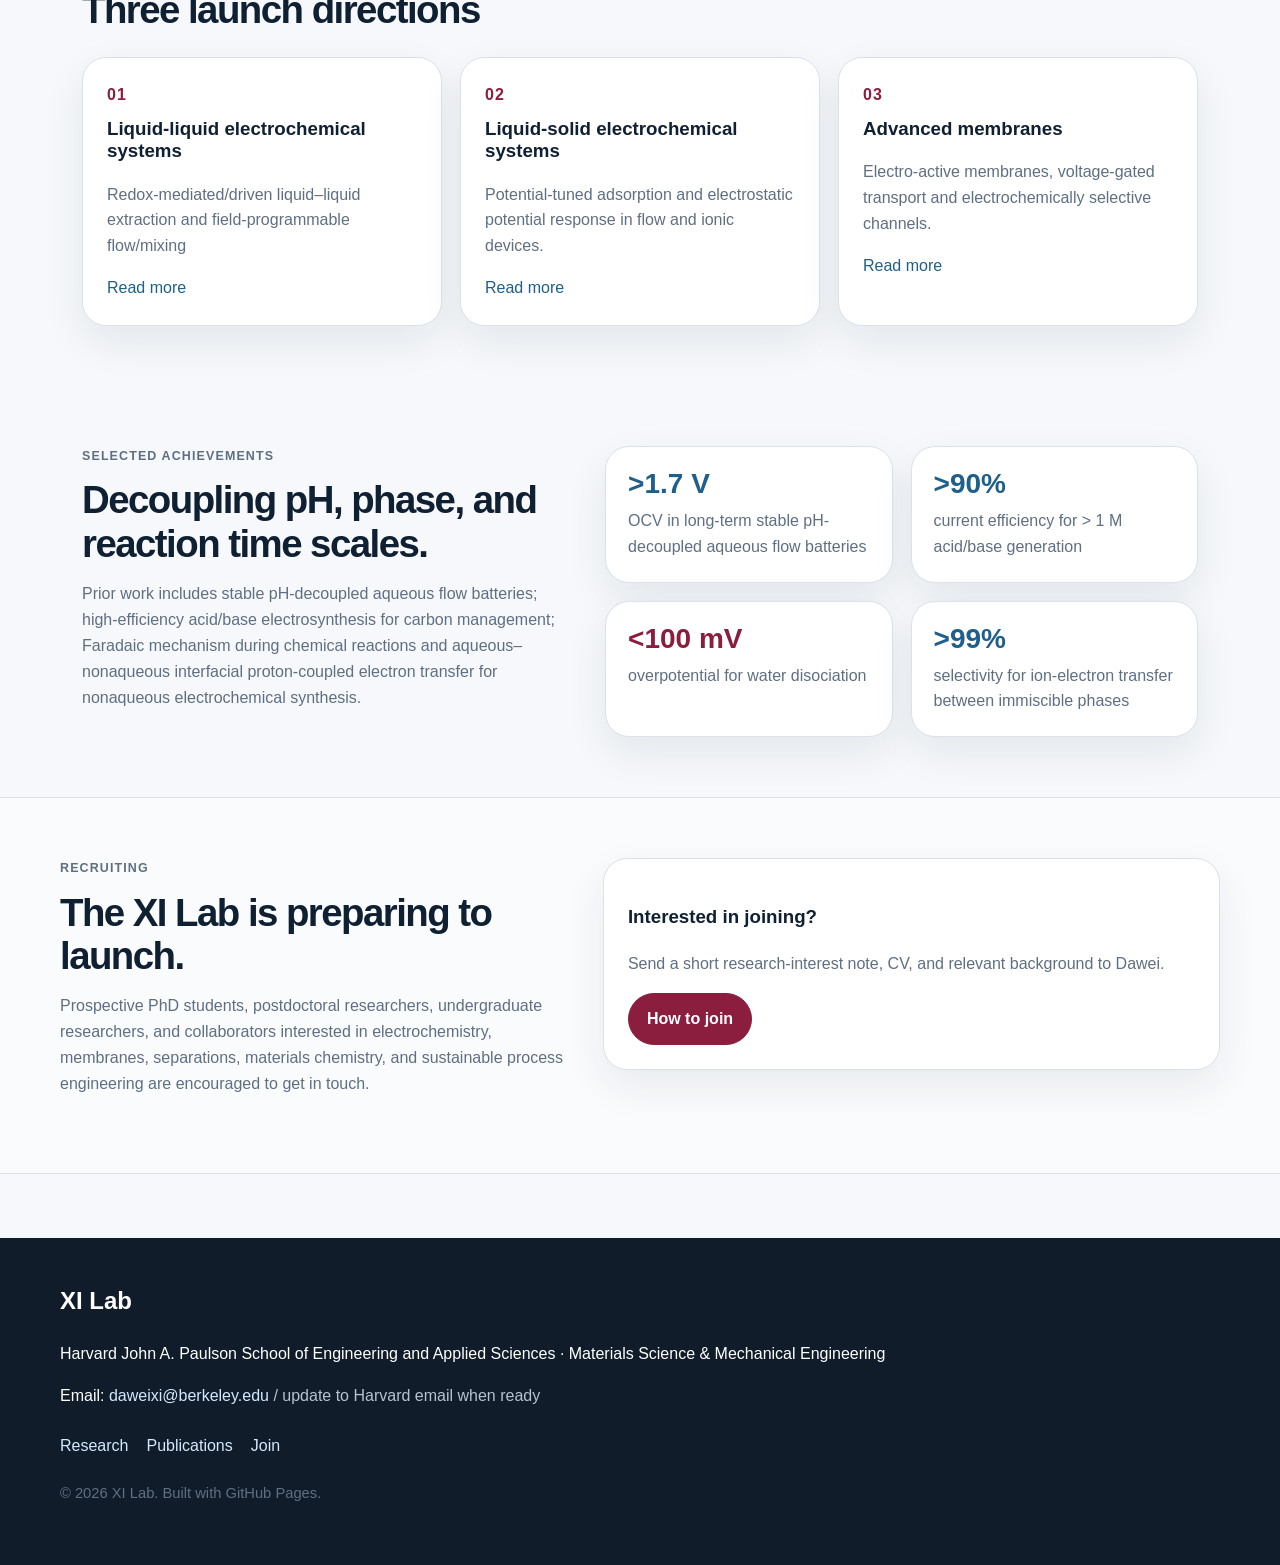
==== commit 641cadaf: "Update index.html" ====
--- a/index.html
+++ b/index.html
@@ -49,7 +49,7 @@
           <img class="portrait-image" src="assets/image/people/daweixiportrait.jpg" alt="Dawei Xi">
         </div>
         <h2>Dawei Xi</h2>
-        <p>Upcoming Assistant Professor, Harvard SEAS–MSME</p>
+        <p>Incoming Assistant Professor, Harvard SEAS–MSME</p>
         <p class="small">Electrochemistry · Materials Science · Chemistry · Sustainability · Process Engineering</p>
       </aside>
     </section>
--- a/styles.css
+++ b/styles.css
@@ -201,6 +201,20 @@
   border: 1px dashed #9fb2c4;
 }
 
+.toc-image {
+  display: block;
+  width: 100%;
+  max-width: 320px;
+  height: 210px;
+  object-fit: contain;
+  object-position: center;
+  background: white;
+  border: 1px solid var(--line);
+  border-radius: 18px;
+  padding: 10px;
+  margin: 0 auto;
+}
+
 .portrait-placeholder {
   aspect-ratio: 4 / 5;
   border-radius: 18px;
@@ -385,6 +399,17 @@
   gap: 24px;
   padding: 20px;
 }
+.publication.no-toc {
+  grid-template-columns: 1fr;
+}
+
+.publication.no-toc .pub-body {
+  max-width: 900px;
+}
+
+.publication.no-toc .pub-links {
+  margin-top: 12px;
+}
 
 .toc-placeholder {
   min-height: 160px;
@@ -451,6 +476,17 @@
   height: 220px;
   border-radius: 18px;
   margin-bottom: 20px;
+}
+
+.portrait-image {
+  display: block;
+  width: 100%;
+  max-width: 360px;
+  aspect-ratio: 4 / 5;
+  object-fit: cover;
+  object-position: center;
+  border-radius: 18px;
+  margin: 0 auto 20px auto;
 }
 
 .role {
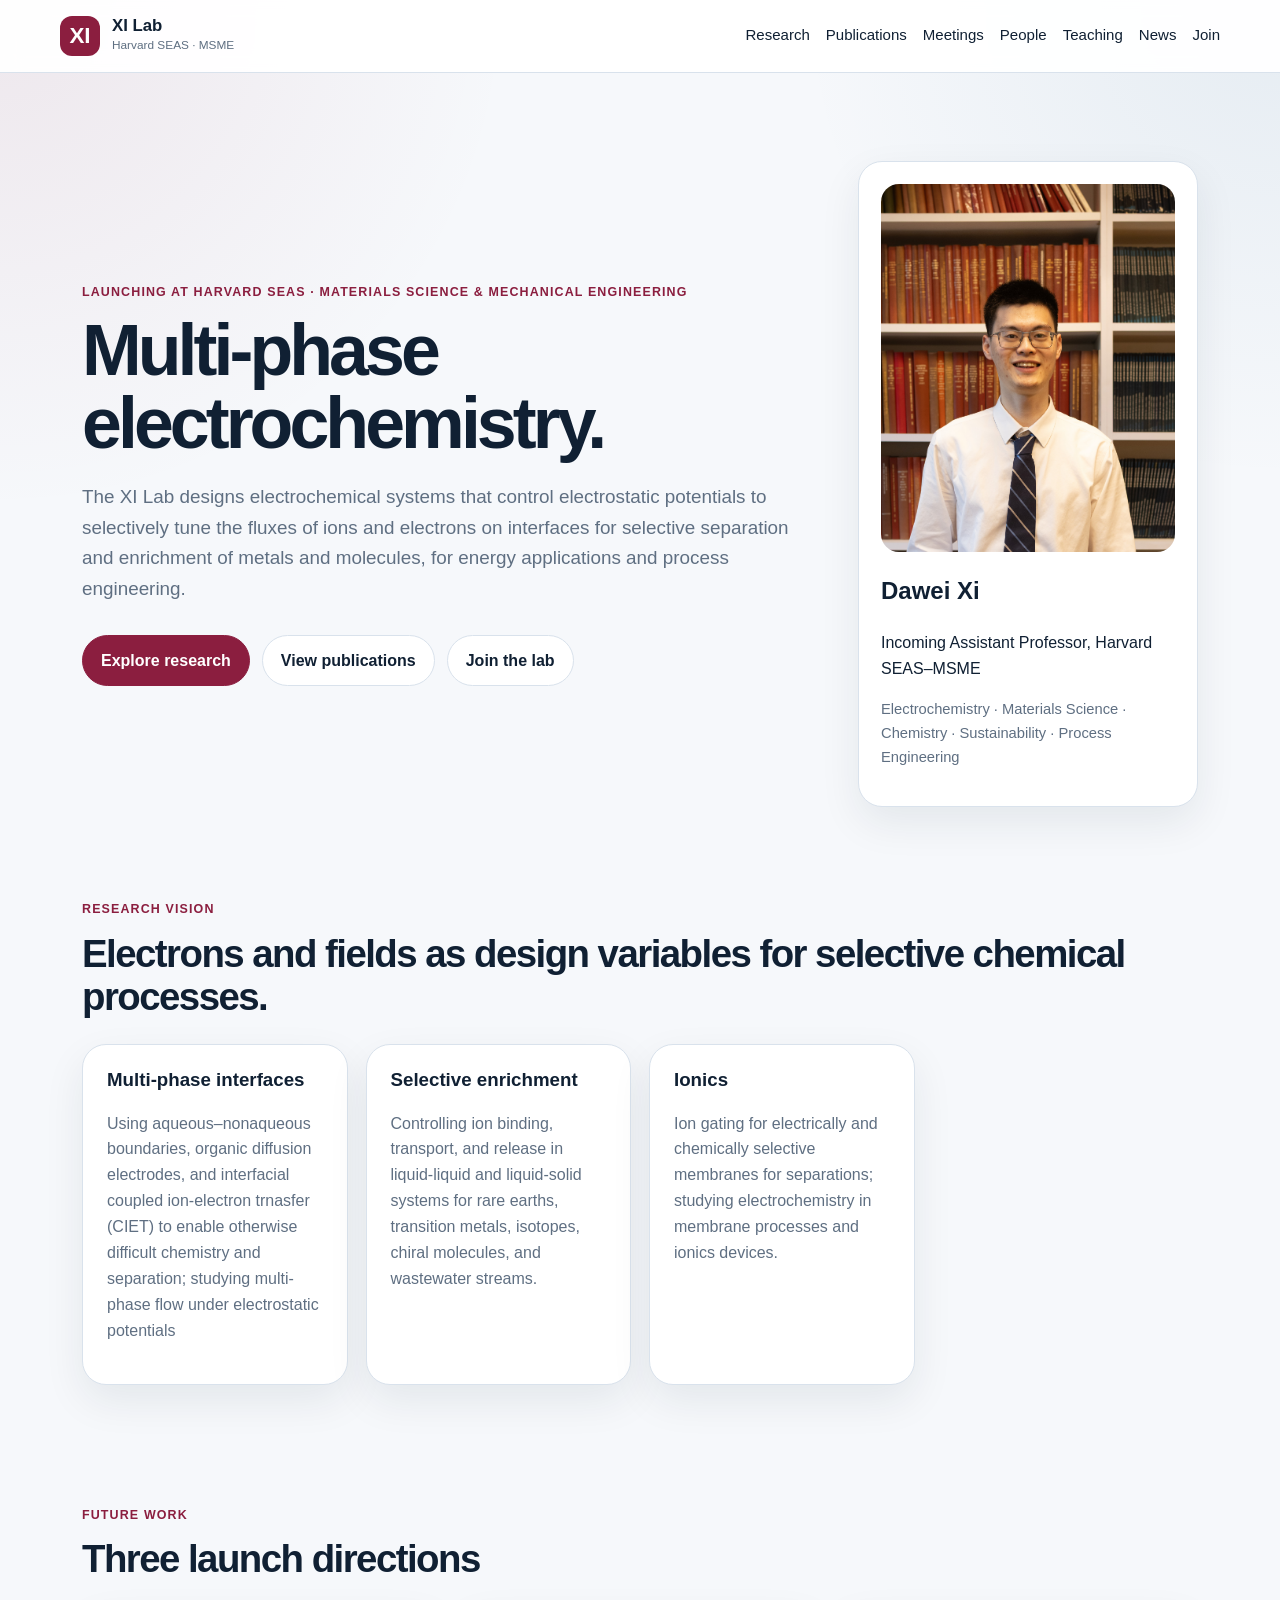
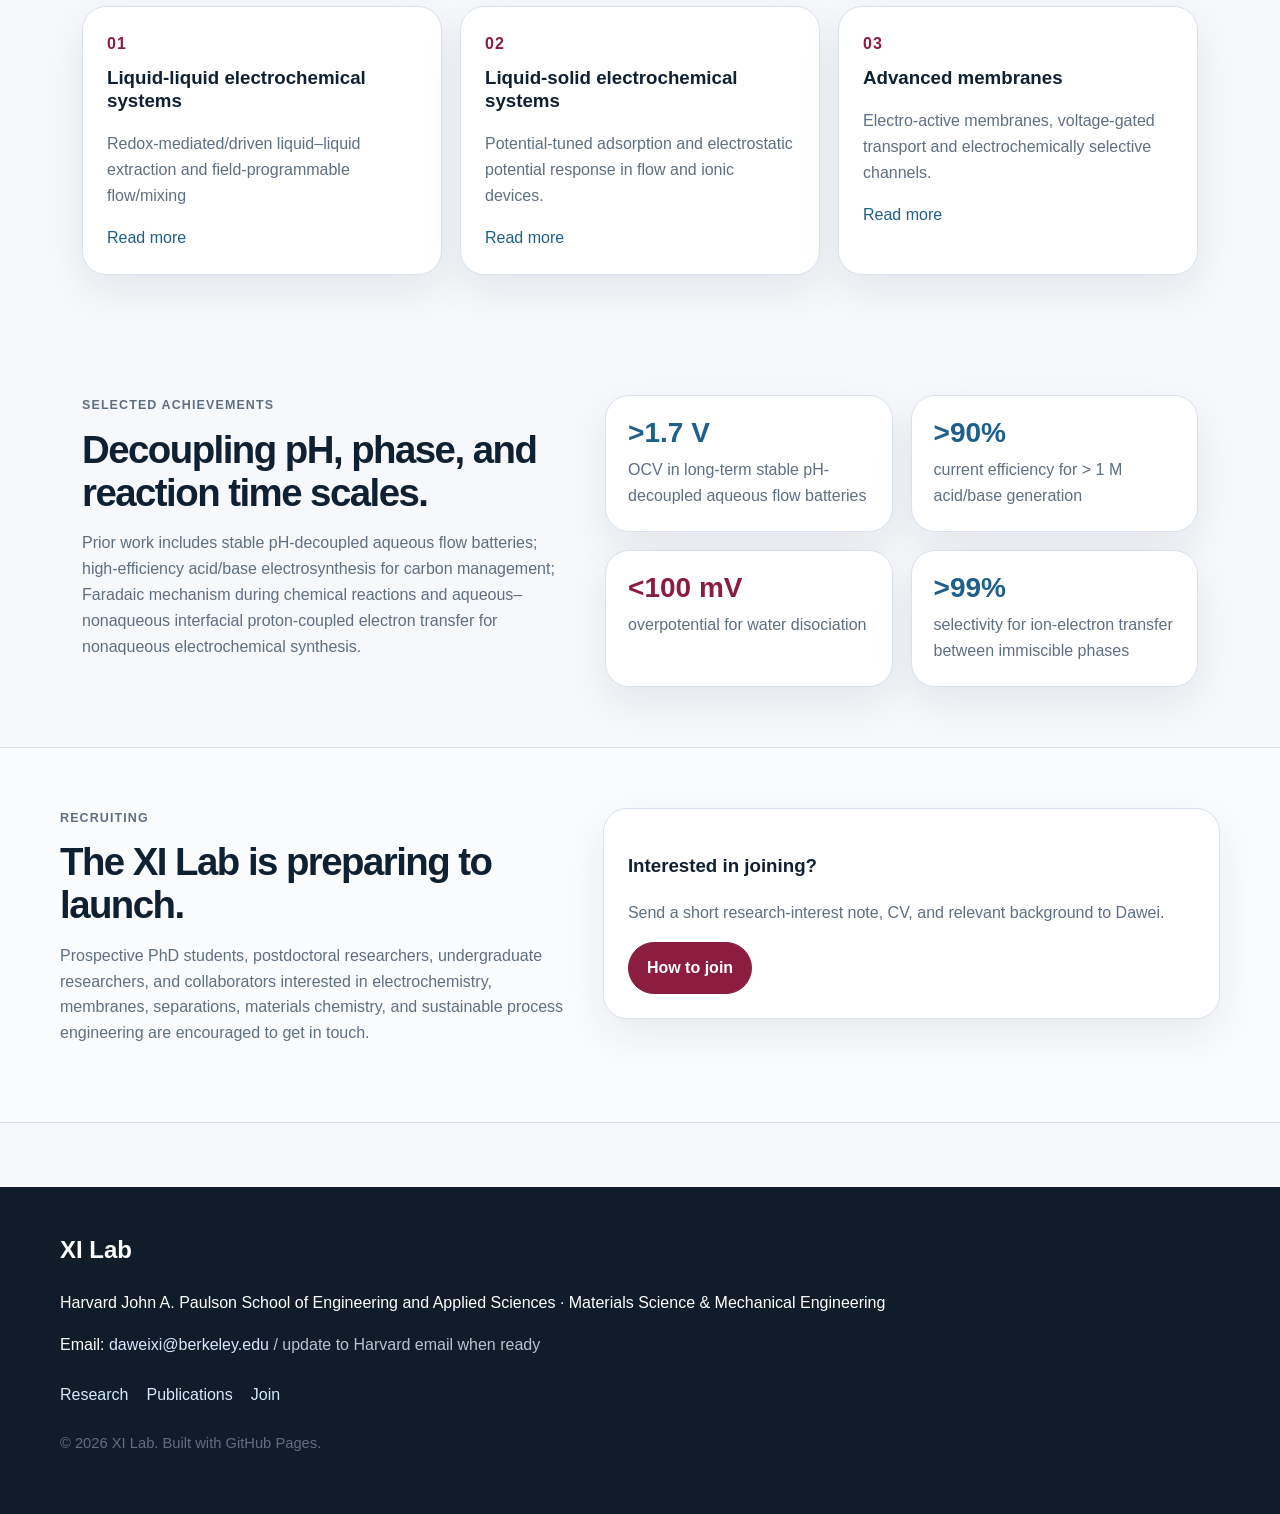
==== commit e7c1faea: "Update index.html" ====
--- a/index.html
+++ b/index.html
@@ -33,7 +33,7 @@
     <section class="hero">
       <div class="hero-copy">
         <p class="eyebrow">Launching at Harvard SEAS · Materials Science & Mechanical Engineering</p>
-        <h1>Multi-phase electrochemical systems for separations, enrichment and sustainable energy.</h1>
+        <h1>Multi-phase electrochemistry.</h1>
         <p class="lead">
           The XI Lab designs electrochemical systems that control electrostatic potentials to selectively tune the fluxes of ions and electrons on interfaces for selective separation and enrichment of metals and molecules, for energy applications and process engineering.
         </p>
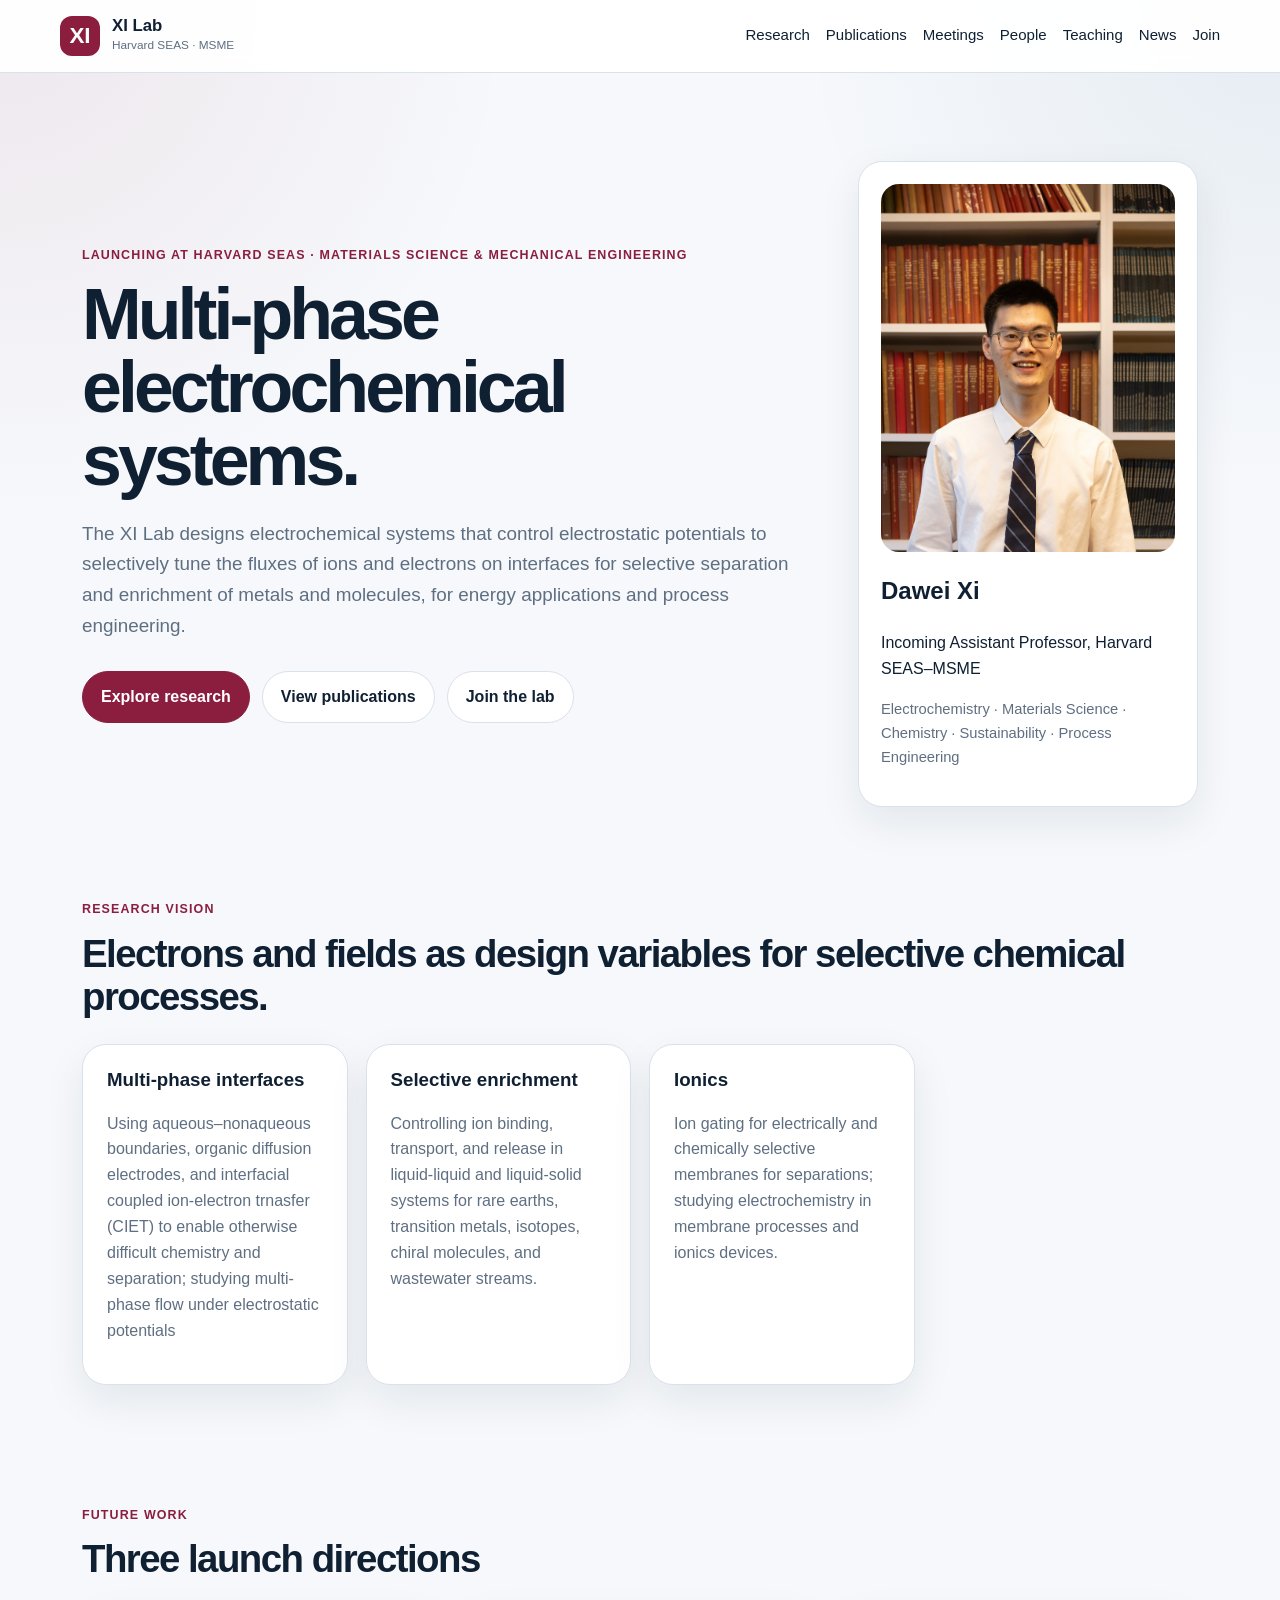
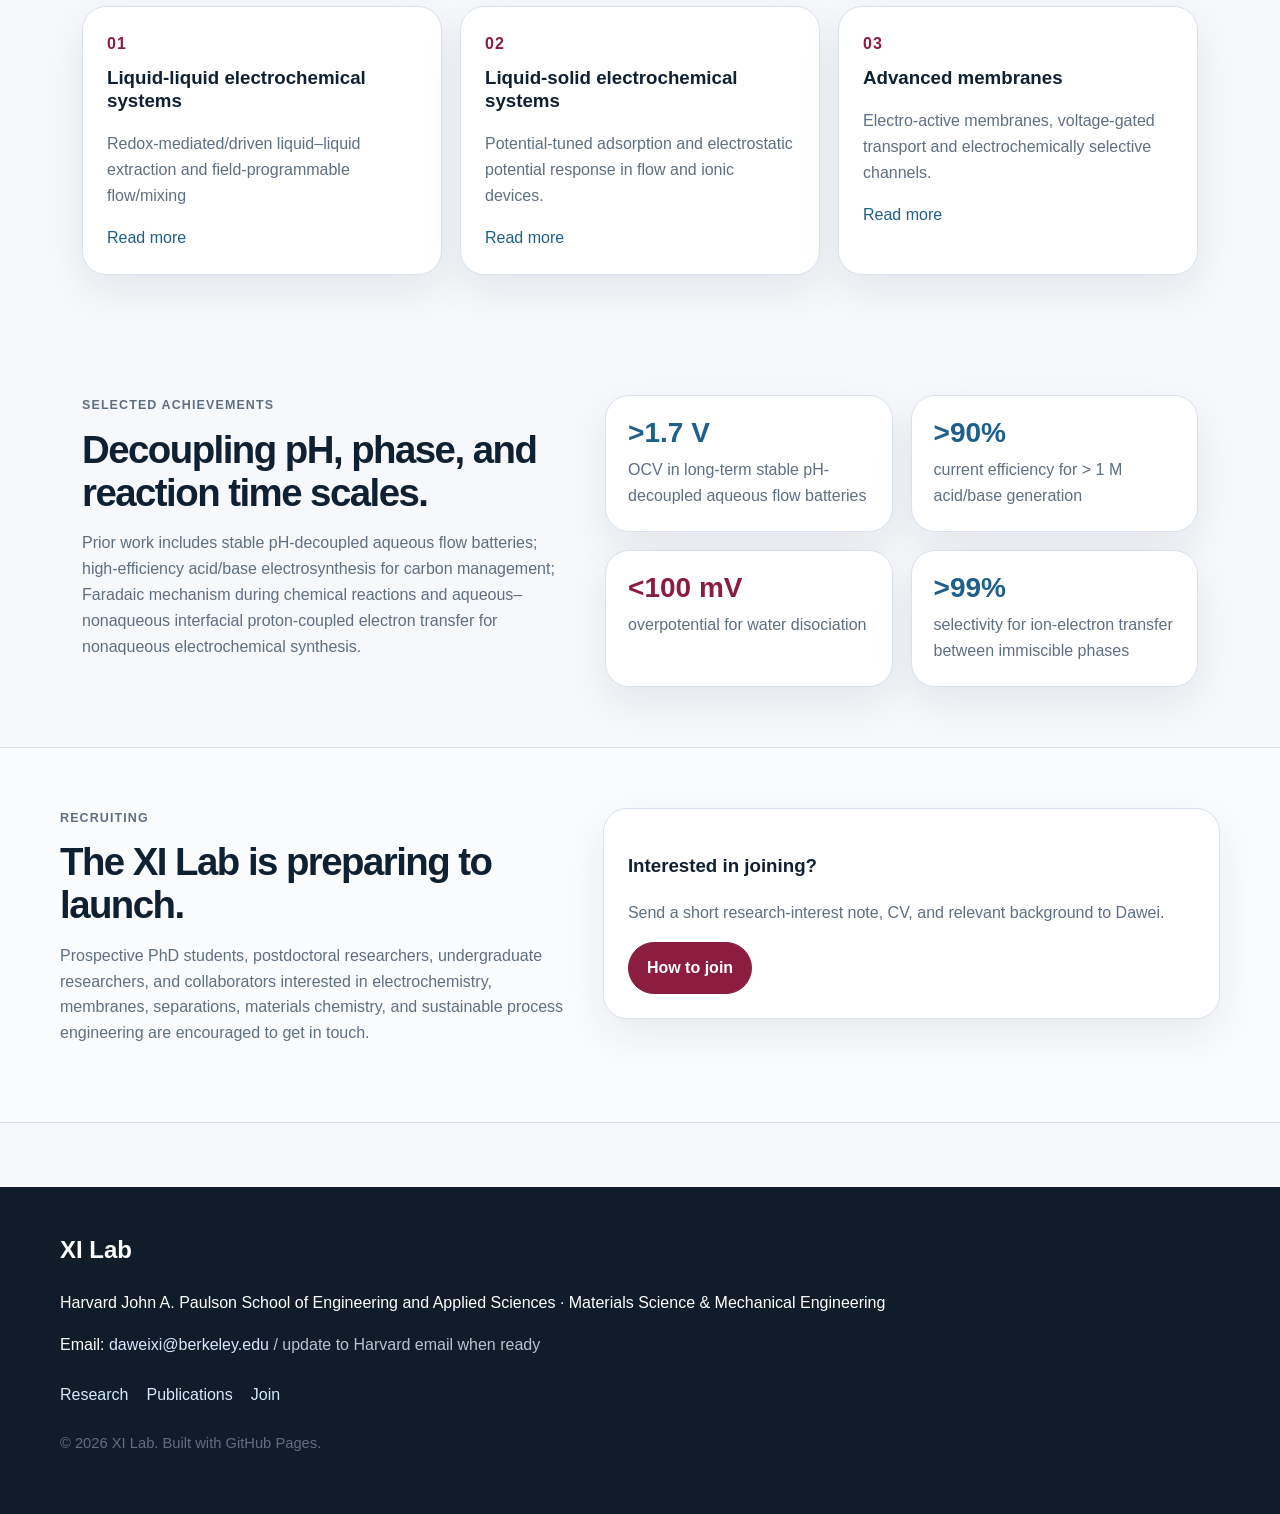
==== commit 5fde4779: "Update index.html" ====
--- a/index.html
+++ b/index.html
@@ -33,7 +33,7 @@
     <section class="hero">
       <div class="hero-copy">
         <p class="eyebrow">Launching at Harvard SEAS · Materials Science & Mechanical Engineering</p>
-        <h1>Multi-phase electrochemistry.</h1>
+        <h1>Multi-phase electrochemical systems.</h1>
         <p class="lead">
           The XI Lab designs electrochemical systems that control electrostatic potentials to selectively tune the fluxes of ions and electrons on interfaces for selective separation and enrichment of metals and molecules, for energy applications and process engineering.
         </p>
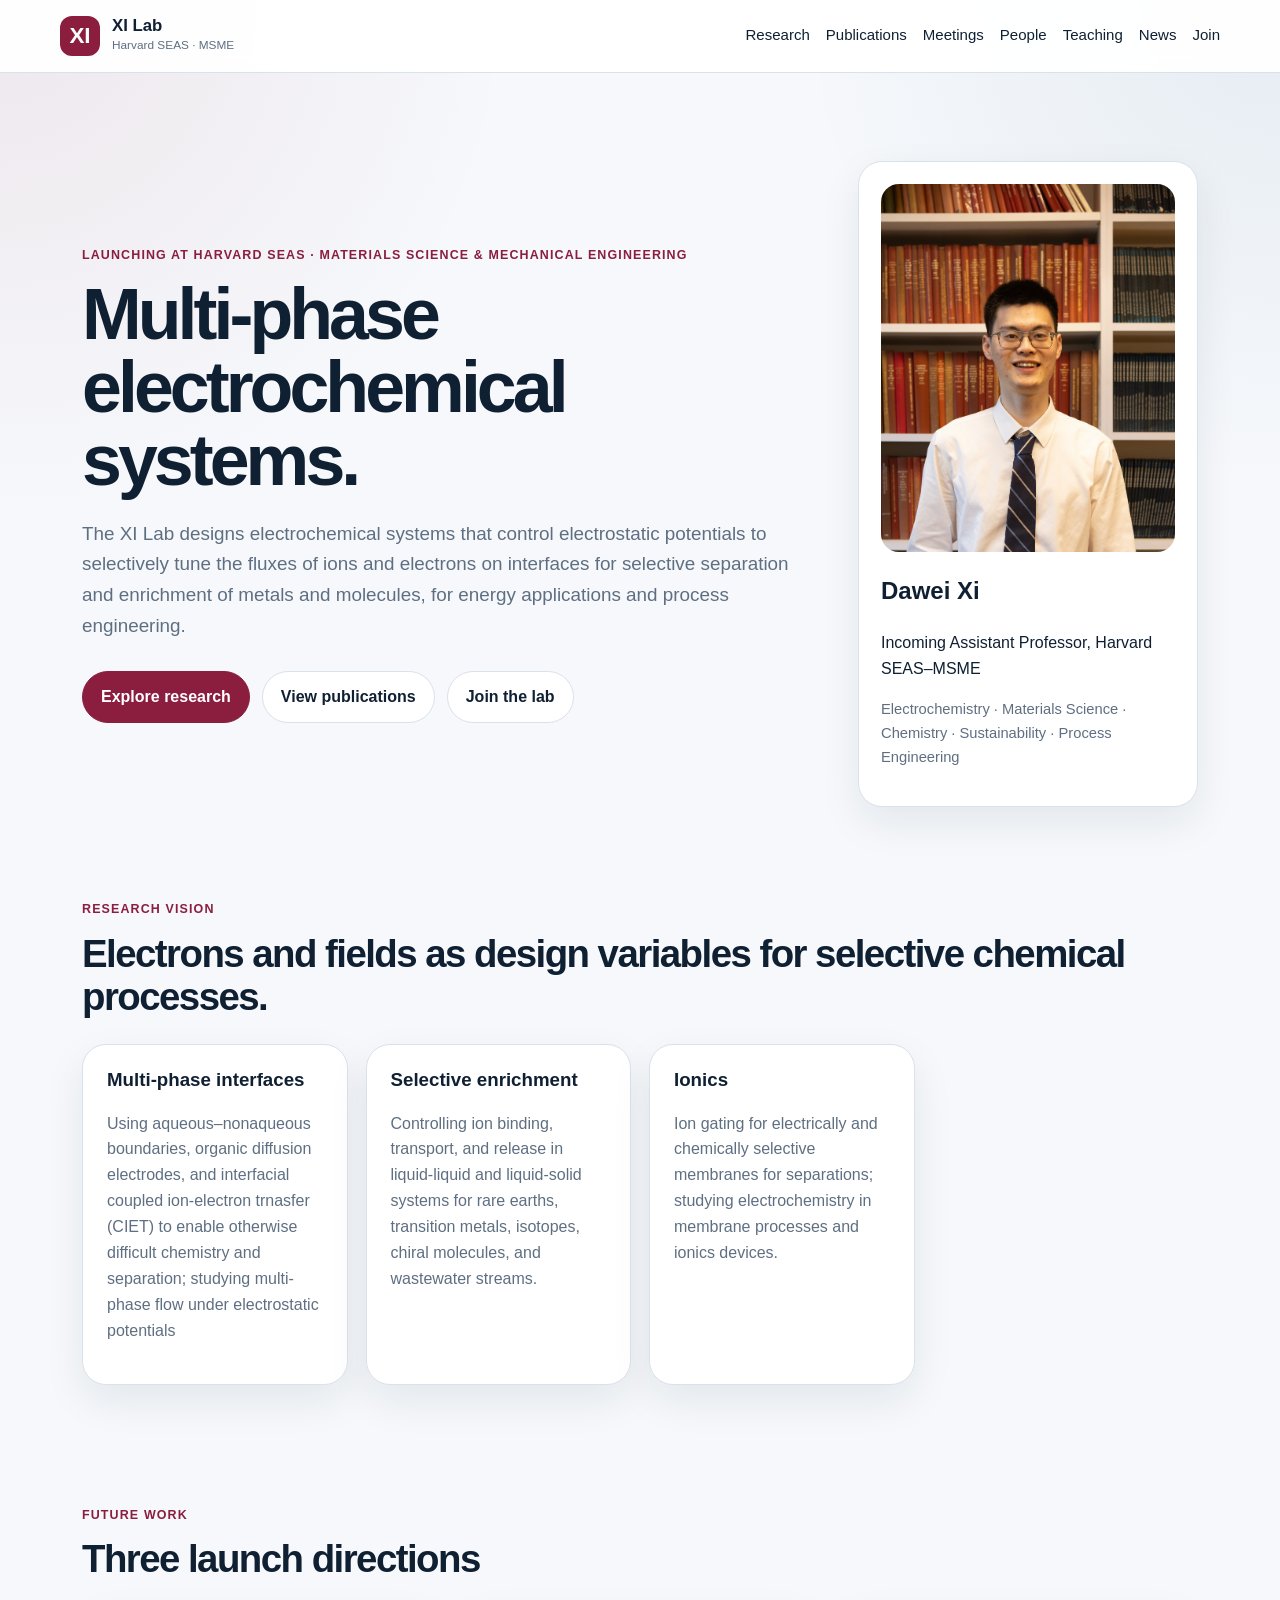
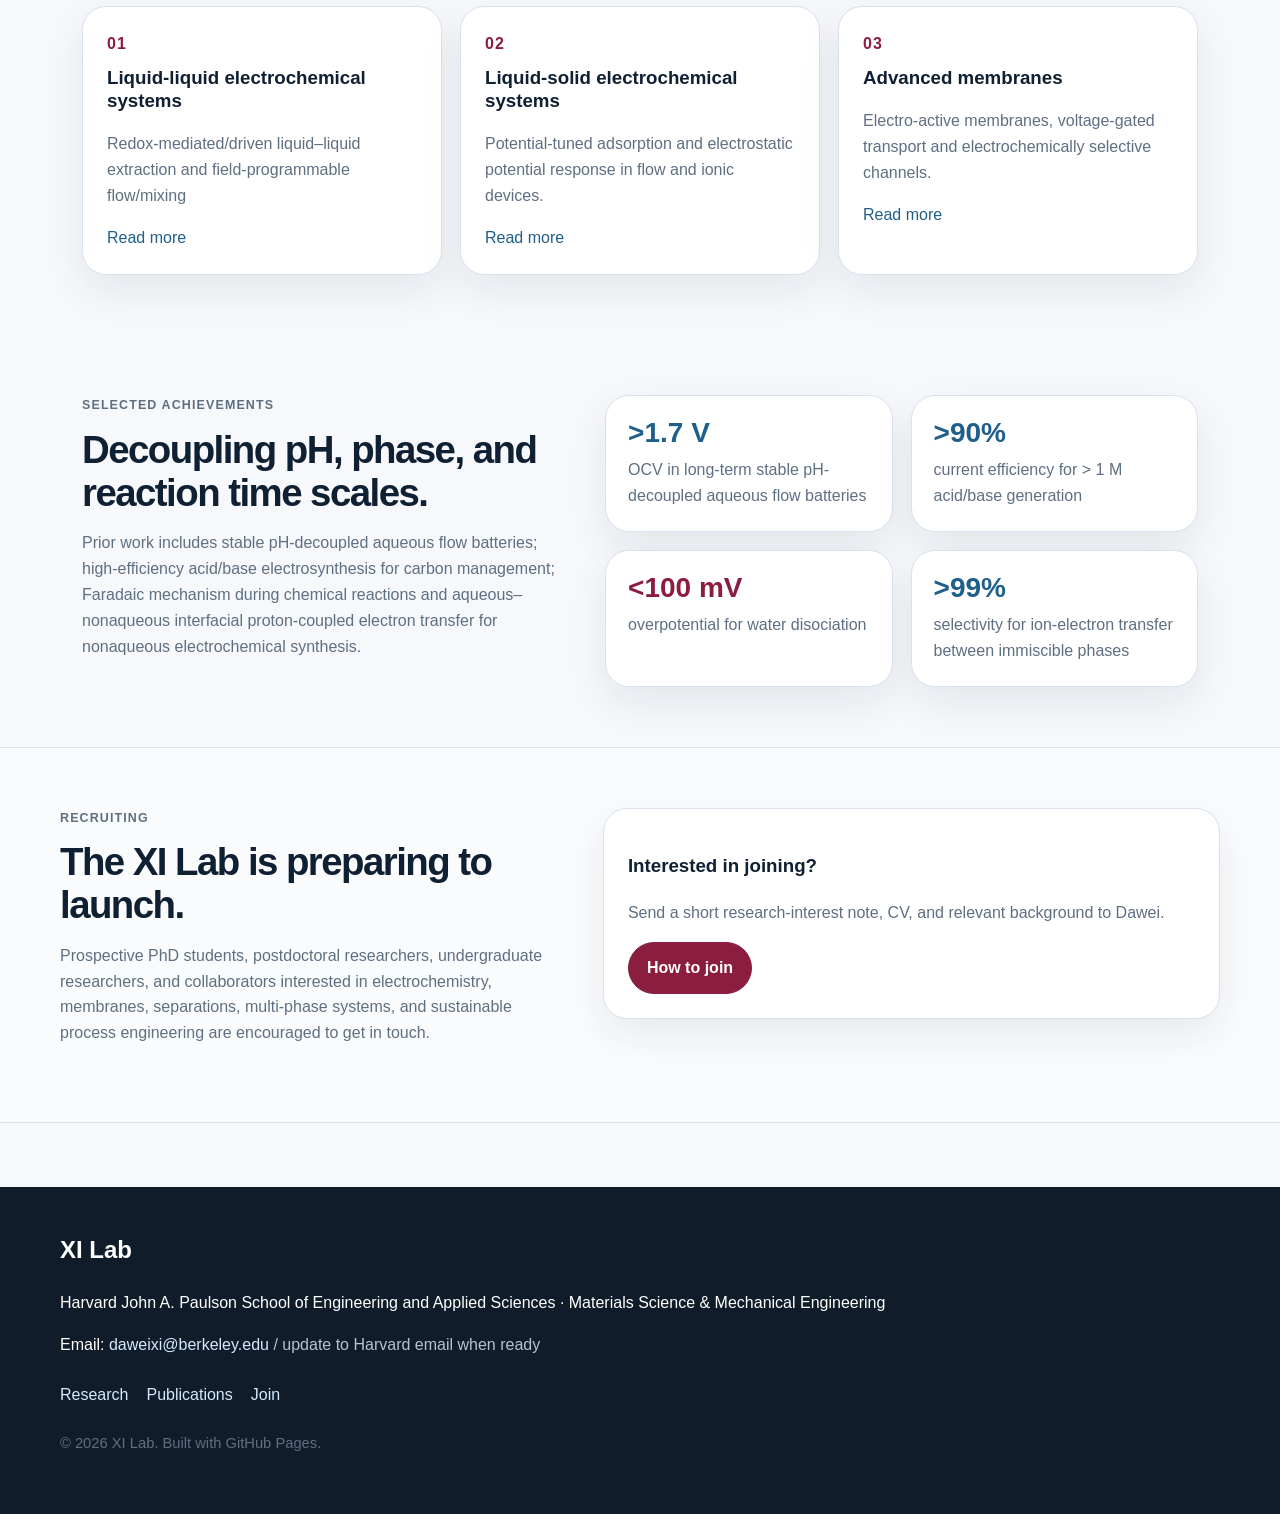
==== commit 0cffe3b6: "Update index.html" ====
--- a/index.html
+++ b/index.html
@@ -127,7 +127,7 @@
         <p>
           Prospective PhD students, postdoctoral researchers, undergraduate researchers,
           and collaborators interested in electrochemistry, membranes, separations,
-          materials chemistry, and sustainable process engineering are encouraged to get in touch.
+          multi-phase systems, and sustainable process engineering are encouraged to get in touch.
         </p>
       </div>
       <div class="callout">
